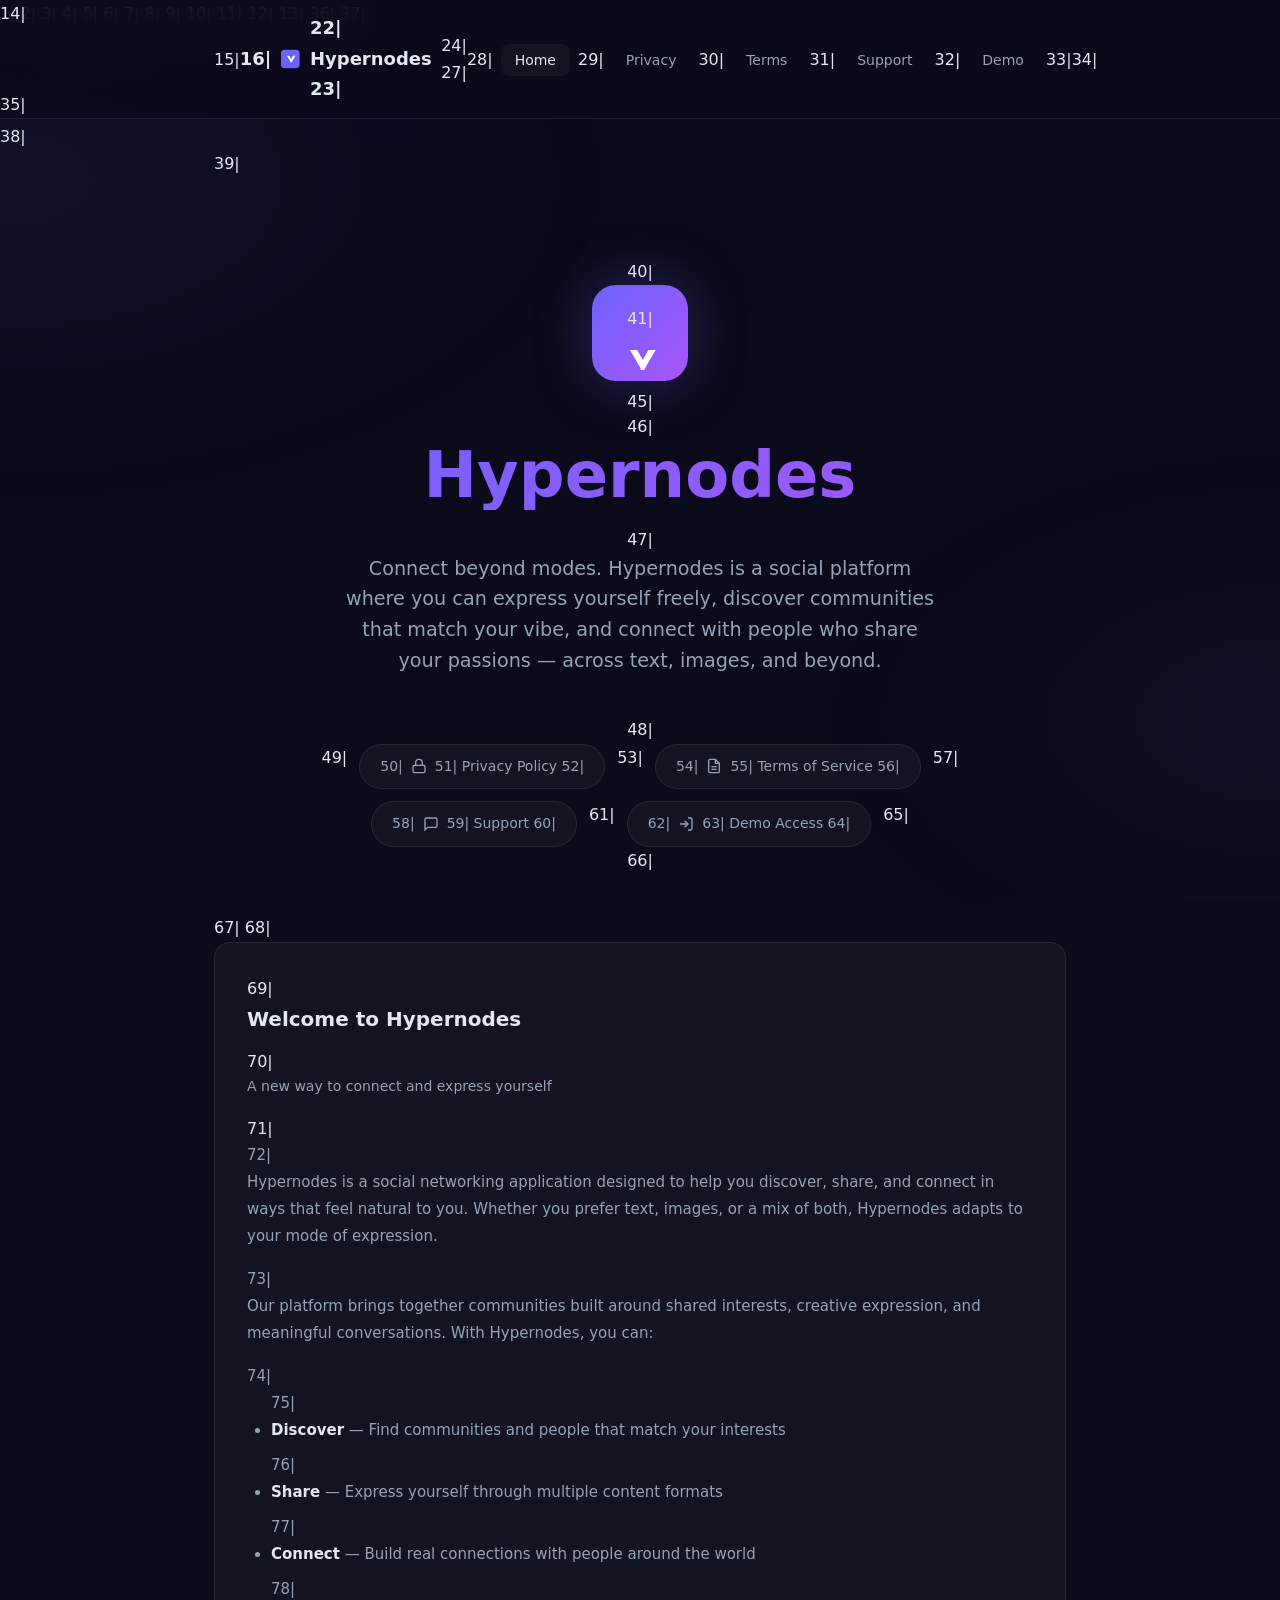
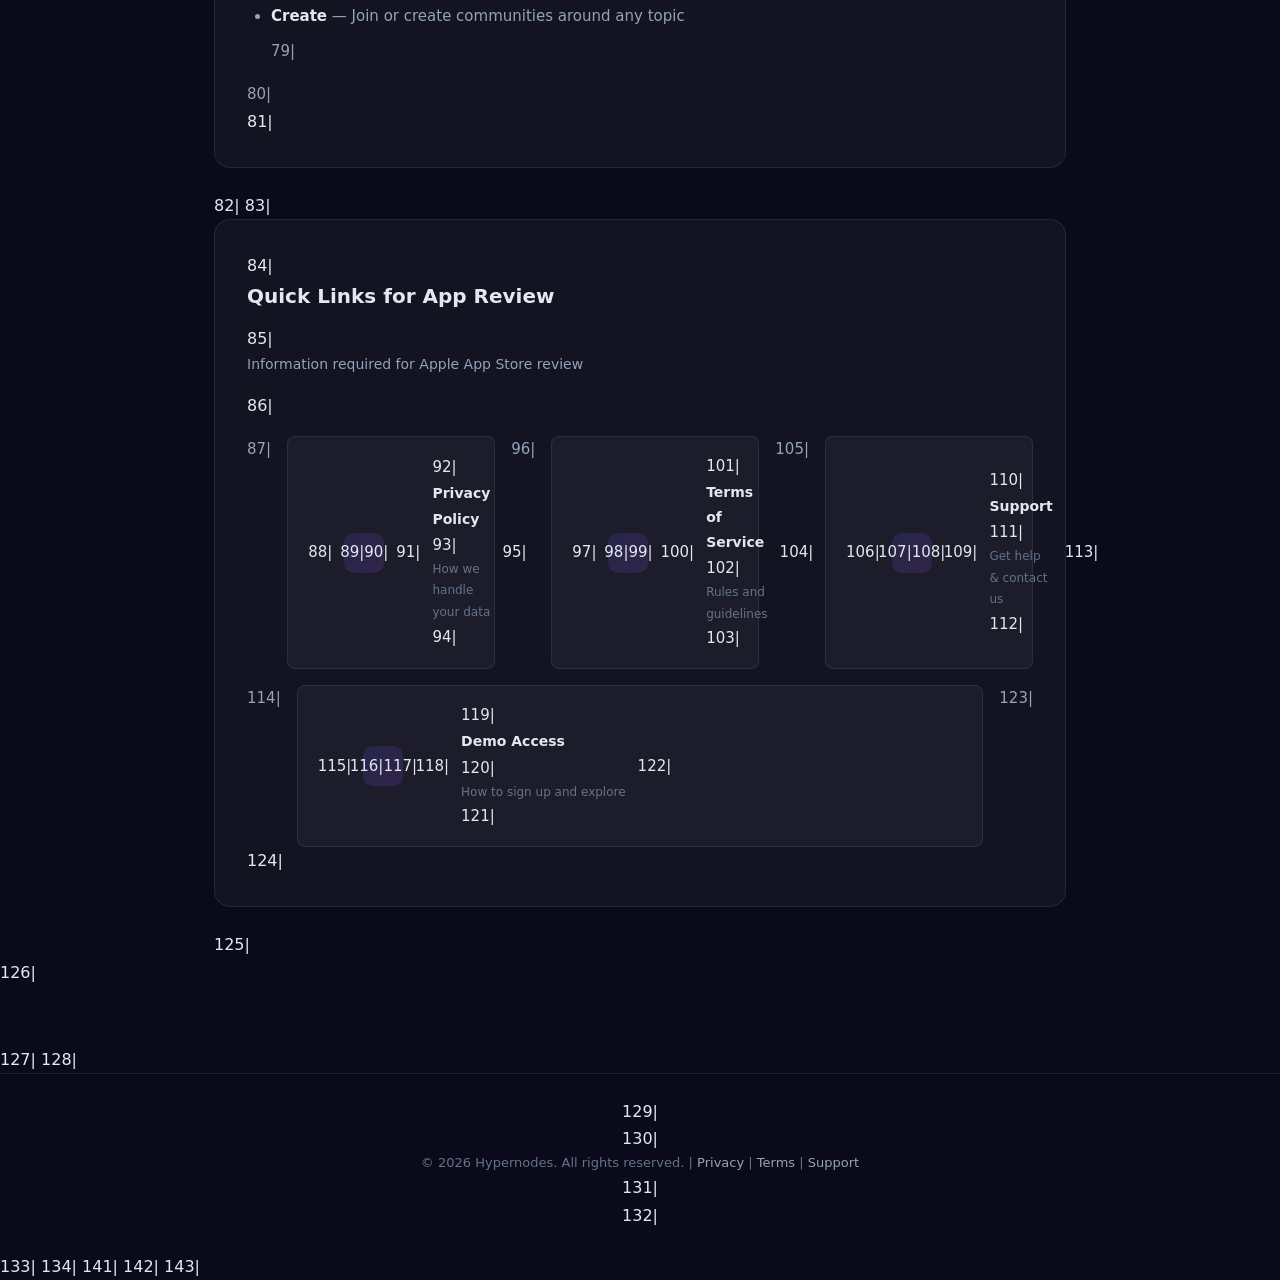
==== index.html @ e74df4b1 "Initial commit: Hypernodes Apple App Review site" ====
1|<!DOCTYPE html>
2|<html lang="en">
3|<head>
4|  <meta charset="UTF-8">
5|  <meta name="viewport" content="width=device-width, initial-scale=1.0">
6|  <title>Hypernodes — Connect Beyond Modes</title>
7|  <meta name="description" content="Hypernodes is a social app that connects people across different modes of expression. Discover, share, and connect.">
8|  <link rel="icon" href="assets/app-icon.svg" type="image/svg+xml">
9|  <link rel="stylesheet" href="css/style.css">
10|</head>
11|<body>
12|
13|<nav>
14|  <div class="nav-inner">
15|    <a href="index.html" class="nav-logo">
16|      <svg viewBox="0 0 200 200" fill="none">
17|        <defs><linearGradient id="g" x1="0" y1="0" x2="200" y2="200"><stop offset="0%" stop-color="#6c63ff"/><stop offset="100%" stop-color="#a855f7"/></linearGradient></defs>
18|        <rect width="200" height="200" rx="40" fill="url(#g)"/>
19|        <path d="M64 64h26l20 36 20-36h26l-42 72h-8L64 64z" fill="#fff"/>
20|        <path d="M130 64h16l-30 72h-16l30-72z" fill="rgba(255,255,255,0.6)"/>
21|      </svg>
22|      Hypernodes
23|    </a>
24|    <button class="nav-toggle" onclick="document.querySelector('.nav-links').classList.toggle('open')" aria-label="Toggle navigation">
25|      <svg width="24" height="24" viewBox="0 0 24 24" fill="none" stroke="currentColor" stroke-width="2"><path d="M3 12h18M3 6h18M3 18h18"/></svg>
26|    </button>
27|    <ul class="nav-links">
28|      <li><a href="index.html" class="active">Home</a></li>
29|      <li><a href="privacy.html">Privacy</a></li>
30|      <li><a href="terms.html">Terms</a></li>
31|      <li><a href="support.html">Support</a></li>
32|      <li><a href="demo.html">Demo</a></li>
33|    </ul>
34|  </div>
35|</nav>
36|
37|<main>
38|  <div class="container">
39|    <section class="hero">
40|      <div class="hero-logo">
41|        <svg viewBox="0 0 200 200" fill="none">
42|          <path d="M64 64h26l20 36 20-36h26l-42 72h-8L64 64z" fill="#fff"/>
43|          <path d="M130 64h16l-30 72h-16l30-72z" fill="rgba(255,255,255,0.6)"/>
44|        </svg>
45|      </div>
46|      <h1>Hypernodes</h1>
47|      <p>Connect beyond modes. Hypernodes is a social platform where you can express yourself freely, discover communities that match your vibe, and connect with people who share your passions — across text, images, and beyond.</p>
48|      <div class="hero-badges">
49|        <a href="privacy.html" class="badge">
50|          <svg width="16" height="16" viewBox="0 0 24 24" fill="none" stroke="currentColor" stroke-width="2"><rect x="3" y="11" width="18" height="11" rx="2"/><path d="M7 11V7a5 5 0 0 1 10 0v4"/></svg>
51|          Privacy Policy
52|        </a>
53|        <a href="terms.html" class="badge">
54|          <svg width="16" height="16" viewBox="0 0 24 24" fill="none" stroke="currentColor" stroke-width="2"><path d="M14 2H6a2 2 0 0 0-2 2v16a2 2 0 0 0 2 2h12a2 2 0 0 0 2-2V8z"/><polyline points="14 2 14 8 20 8"/><line x1="16" y1="13" x2="8" y2="13"/><line x1="16" y1="17" x2="8" y2="17"/></svg>
55|          Terms of Service
56|        </a>
57|        <a href="support.html" class="badge">
58|          <svg width="16" height="16" viewBox="0 0 24 24" fill="none" stroke="currentColor" stroke-width="2"><path d="M21 15a2 2 0 0 1-2 2H7l-4 4V5a2 2 0 0 1 2-2h14a2 2 0 0 1 2 2z"/></svg>
59|          Support
60|        </a>
61|        <a href="demo.html" class="badge">
62|          <svg width="16" height="16" viewBox="0 0 24 24" fill="none" stroke="currentColor" stroke-width="2"><path d="M15 3h4a2 2 0 0 1 2 2v14a2 2 0 0 1-2 2h-4M10 17l5-5-5-5M13 12H3"/></svg>
63|          Demo Access
64|        </a>
65|      </div>
66|    </section>
67|
68|    <div class="card">
69|      <div class="card-title">Welcome to Hypernodes</div>
70|      <div class="card-subtitle">A new way to connect and express yourself</div>
71|      <div class="content">
72|        <p>Hypernodes is a social networking application designed to help you discover, share, and connect in ways that feel natural to you. Whether you prefer text, images, or a mix of both, Hypernodes adapts to your mode of expression.</p>
73|        <p>Our platform brings together communities built around shared interests, creative expression, and meaningful conversations. With Hypernodes, you can:</p>
74|        <ul>
75|          <li><strong>Discover</strong> — Find communities and people that match your interests</li>
76|          <li><strong>Share</strong> — Express yourself through multiple content formats</li>
77|          <li><strong>Connect</strong> — Build real connections with people around the world</li>
78|          <li><strong>Create</strong> — Join or create communities around any topic</li>
79|        </ul>
80|      </div>
81|    </div>
82|
83|    <div class="card">
84|      <div class="card-title">Quick Links for App Review</div>
85|      <div class="card-subtitle">Information required for Apple App Store review</div>
86|      <div class="content" style="display: flex; flex-wrap: wrap; gap: 16px; margin-top: 16px;">
87|        <a href="privacy.html" style="flex:1; min-width:200px; display:flex; align-items:center; gap:12px; padding:16px 20px; background:var(--bg-card); border:1px solid var(--border-glass); border-radius:var(--radius-sm); text-decoration:none; color:var(--text-primary); transition:all 0.2s;">
88|          <div style="width:40px;height:40px;border-radius:10px;background:var(--gradient-glow);display:flex;align-items:center;justify-content:center;flex-shrink:0;">
89|            <svg width="20" height="20" viewBox="0 0 24 24" fill="none" stroke="#a855f7" stroke-width="2"><rect x="3" y="11" width="18" height="11" rx="2"/><path d="M7 11V7a5 5 0 0 1 10 0v4"/></svg>
90|          </div>
91|          <div>
92|            <div style="font-weight:600;font-size:14px;">Privacy Policy</div>
93|            <div style="font-size:12px;color:var(--text-muted);">How we handle your data</div>
94|          </div>
95|        </a>
96|        <a href="terms.html" style="flex:1;min-width:200px;display:flex;align-items:center;gap:12px;padding:16px 20px;background:var(--bg-card);border:1px solid var(--border-glass);border-radius:var(--radius-sm);text-decoration:none;color:var(--text-primary);transition:all 0.2s;">
97|          <div style="width:40px;height:40px;border-radius:10px;background:var(--gradient-glow);display:flex;align-items:center;justify-content:center;flex-shrink:0;">
98|            <svg width="20" height="20" viewBox="0 0 24 24" fill="none" stroke="#6c63ff" stroke-width="2"><path d="M14 2H6a2 2 0 0 0-2 2v16a2 2 0 0 0 2 2h12a2 2 0 0 0 2-2V8z"/><polyline points="14 2 14 8 20 8"/></svg>
99|          </div>
100|          <div>
101|            <div style="font-weight:600;font-size:14px;">Terms of Service</div>
102|            <div style="font-size:12px;color:var(--text-muted);">Rules and guidelines</div>
103|          </div>
104|        </a>
105|        <a href="support.html" style="flex:1;min-width:200px;display:flex;align-items:center;gap:12px;padding:16px 20px;background:var(--bg-card);border:1px solid var(--border-glass);border-radius:var(--radius-sm);text-decoration:none;color:var(--text-primary);transition:all 0.2s;">
106|          <div style="width:40px;height:40px;border-radius:10px;background:var(--gradient-glow);display:flex;align-items:center;justify-content:center;flex-shrink:0;">
107|            <svg width="20" height="20" viewBox="0 0 24 24" fill="none" stroke="#a855f7" stroke-width="2"><path d="M21 15a2 2 0 0 1-2 2H7l-4 4V5a2 2 0 0 1 2-2h14a2 2 0 0 1 2 2z"/></svg>
108|          </div>
109|          <div>
110|            <div style="font-weight:600;font-size:14px;">Support</div>
111|            <div style="font-size:12px;color:var(--text-muted);">Get help &amp; contact us</div>
112|          </div>
113|        </a>
114|        <a href="demo.html" style="flex:1;min-width:200px;display:flex;align-items:center;gap:12px;padding:16px 20px;background:var(--bg-card);border:1px solid var(--border-glass);border-radius:var(--radius-sm);text-decoration:none;color:var(--text-primary);transition:all 0.2s;">
115|          <div style="width:40px;height:40px;border-radius:10px;background:var(--gradient-glow);display:flex;align-items:center;justify-content:center;flex-shrink:0;">
116|            <svg width="20" height="20" viewBox="0 0 24 24" fill="none" stroke="#6c63ff" stroke-width="2"><path d="M15 3h4a2 2 0 0 1 2 2v14a2 2 0 0 1-2 2h-4M10 17l5-5-5-5M13 12H3"/></svg>
117|          </div>
118|          <div>
119|            <div style="font-weight:600;font-size:14px;">Demo Access</div>
120|            <div style="font-size:12px;color:var(--text-muted);">How to sign up and explore</div>
121|          </div>
122|        </a>
123|      </div>
124|    </div>
125|  </div>
126|</main>
127|
128|<footer>
129|  <div class="container">
130|    <p>&copy; 2026 Hypernodes. All rights reserved. | <a href="privacy.html">Privacy</a> | <a href="terms.html">Terms</a> | <a href="support.html">Support</a></p>
131|  </div>
132|</footer>
133|
134|<script>
135|  // Highlight current page in nav
136|  const page = location.pathname.split('/').pop() || 'index.html';
137|  document.querySelectorAll('.nav-links a').forEach(a => {
138|    a.classList.toggle('active', a.getAttribute('href') === page);
139|  });
140|</script>
141|</body>
142|</html>
143|
---- css/style.css ----
/* ============================================
   Hypernodes — Apple Review Site
   Dark Theme Stylesheet
   ============================================ */

/* --- Reset & Base --- */
*, *::before, *::after {
  box-sizing: border-box;
  margin: 0;
  padding: 0;
}

:root {
  --bg-primary: #0a0a1a;
  --bg-secondary: #12122a;
  --bg-card: rgba(255, 255, 255, 0.04);
  --bg-card-hover: rgba(255, 255, 255, 0.07);
  --bg-glass: rgba(255, 255, 255, 0.03);
  --border-glass: rgba(255, 255, 255, 0.08);
  --gradient-primary: linear-gradient(135deg, #6c63ff 0%, #a855f7 100%);
  --gradient-glow: linear-gradient(135deg, rgba(108, 99, 255, 0.15) 0%, rgba(168, 85, 247, 0.15) 100%);
  --text-primary: #e2e8f0;
  --text-secondary: #94a3b8;
  --text-muted: #64748b;
  --accent: #6c63ff;
  --accent-light: #8b83ff;
  --purple: #a855f7;
  --danger: #ef4444;
  --success: #22c55e;
  --max-width: 900px;
  --radius-sm: 8px;
  --radius-md: 16px;
  --radius-lg: 24px;
  --font-sans: -apple-system, BlinkMacSystemFont, 'SF Pro Display', 'Inter', 'Segoe UI', Roboto, system-ui, sans-serif;
  --font-mono: 'SF Mono', 'JetBrains Mono', 'Fira Code', monospace;
}

html {
  scroll-behavior: smooth;
}

body {
  font-family: var(--font-sans);
  background: var(--bg-primary);
  color: var(--text-primary);
  line-height: 1.7;
  min-height: 100vh;
  -webkit-font-smoothing: antialiased;
}

/* --- Animated Background --- */
body::before {
  content: '';
  position: fixed;
  inset: 0;
  background:
    radial-gradient(ellipse 80% 60% at 0% 20%, rgba(108, 99, 255, 0.08) 0%, transparent 60%),
    radial-gradient(ellipse 60% 50% at 100% 80%, rgba(168, 85, 247, 0.06) 0%, transparent 60%);
  pointer-events: none;
  z-index: -1;
}

/* --- Navigation --- */
nav {
  position: fixed;
  top: 0;
  left: 0;
  right: 0;
  z-index: 100;
  background: rgba(10, 10, 26, 0.85);
  backdrop-filter: blur(20px);
  -webkit-backdrop-filter: blur(20px);
  border-bottom: 1px solid var(--border-glass);
}

.nav-inner {
  max-width: var(--max-width);
  margin: 0 auto;
  padding: 0 24px;
  display: flex;
  align-items: center;
  justify-content: space-between;
  height: 64px;
}

.nav-logo {
  display: flex;
  align-items: center;
  gap: 10px;
  text-decoration: none;
  font-weight: 700;
  font-size: 18px;
  color: var(--text-primary);
}

.nav-logo svg {
  width: 28px;
  height: 28px;
}

.nav-links {
  display: flex;
  gap: 8px;
  list-style: none;
}

.nav-links a {
  color: var(--text-secondary);
  text-decoration: none;
  font-size: 14px;
  font-weight: 500;
  padding: 8px 14px;
  border-radius: var(--radius-sm);
  transition: all 0.2s;
}

.nav-links a:hover,
.nav-links a.active {
  color: var(--text-primary);
  background: var(--bg-card);
}

/* Mobile nav toggle */
.nav-toggle {
  display: none;
  background: none;
  border: none;
  color: var(--text-primary);
  cursor: pointer;
  padding: 8px;
}

/* --- Layout --- */
.container {
  max-width: var(--max-width);
  margin: 0 auto;
  padding: 0 24px;
}

main {
  padding-top: 96px;
  padding-bottom: 60px;
}

/* --- Hero Section (index) --- */
.hero {
  text-align: center;
  padding: 80px 0 40px;
}

.hero-logo {
  width: 96px;
  height: 96px;
  margin: 0 auto 32px;
  background: var(--gradient-primary);
  border-radius: 24px;
  padding: 20px;
  box-shadow: 0 0 60px rgba(108, 99, 255, 0.3);
}

.hero h1 {
  font-size: clamp(2.5rem, 6vw, 4rem);
  font-weight: 800;
  background: var(--gradient-primary);
  -webkit-background-clip: text;
  -webkit-text-fill-color: transparent;
  background-clip: text;
  line-height: 1.1;
  margin-bottom: 16px;
}

.hero p {
  font-size: clamp(1rem, 2vw, 1.2rem);
  color: var(--text-secondary);
  max-width: 600px;
  margin: 0 auto 40px;
  line-height: 1.6;
}

.hero-badges {
  display: flex;
  flex-wrap: wrap;
  gap: 12px;
  justify-content: center;
}

.badge {
  display: inline-flex;
  align-items: center;
  gap: 8px;
  padding: 10px 20px;
  background: var(--bg-card);
  border: 1px solid var(--border-glass);
  border-radius: 100px;
  font-size: 14px;
  color: var(--text-secondary);
  text-decoration: none;
  transition: all 0.2s;
}

.badge:hover {
  background: var(--bg-card-hover);
  border-color: var(--accent);
  color: var(--text-primary);
}

/* --- Cards --- */
.card {
  background: var(--bg-card);
  border: 1px solid var(--border-glass);
  border-radius: var(--radius-md);
  padding: 32px;
  margin-bottom: 24px;
  transition: all 0.2s;
}

.card:hover {
  background: var(--bg-card-hover);
}

.card-title {
  font-size: 20px;
  font-weight: 700;
  margin-bottom: 12px;
  color: var(--text-primary);
}

.card-subtitle {
  color: var(--text-secondary);
  font-size: 14px;
  margin-bottom: 16px;
}

/* --- Page Header --- */
.page-header {
  text-align: center;
  padding: 60px 0 40px;
}

.page-header h1 {
  font-size: clamp(1.8rem, 4vw, 2.8rem);
  font-weight: 800;
  background: var(--gradient-primary);
  -webkit-background-clip: text;
  -webkit-text-fill-color: transparent;
  background-clip: text;
  margin-bottom: 12px;
}

.page-header p {
  color: var(--text-secondary);
  font-size: 16px;
  max-width: 500px;
  margin: 0 auto;
}

/* --- Content Typography --- */
.content {
  font-size: 15px;
  line-height: 1.8;
  color: var(--text-secondary);
}

.content h2 {
  font-size: 22px;
  font-weight: 700;
  color: var(--text-primary);
  margin-top: 36px;
  margin-bottom: 12px;
}

.content h3 {
  font-size: 17px;
  font-weight: 600;
  color: var(--text-primary);
  margin-top: 24px;
  margin-bottom: 8px;
}

.content p {
  margin-bottom: 16px;
}

.content ul, .content ol {
  margin: 0 0 16px 24px;
}

.content li {
  margin-bottom: 8px;
}

.content strong {
  color: var(--text-primary);
}

.content a {
  color: var(--accent-light);
  text-decoration: none;
  border-bottom: 1px solid transparent;
  transition: border-color 0.2s;
}

.content a:hover {
  border-color: var(--accent-light);
}

.content .last-updated {
  font-size: 13px;
  color: var(--text-muted);
  margin-bottom: 32px;
  padding-bottom: 16px;
  border-bottom: 1px solid var(--border-glass);
}

/* --- Demo Account Box --- */
.demo-box {
  background: var(--gradient-glow);
  border: 1px solid rgba(168, 85, 247, 0.2);
  border-radius: var(--radius-md);
  padding: 32px;
  text-align: center;
  margin-bottom: 24px;
}

.demo-box h3 {
  font-size: 18px;
  font-weight: 700;
  color: var(--text-primary);
  margin-bottom: 8px;
}

.demo-box p {
  color: var(--text-secondary);
  font-size: 15px;
  margin-bottom: 16px;
}

.demo-box .highlight {
  display: inline-block;
  padding: 12px 24px;
  background: var(--bg-card);
  border: 1px solid var(--border-glass);
  border-radius: var(--radius-sm);
  font-family: var(--font-mono);
  font-size: 14px;
  color: var(--accent-light);
}

/* --- Contact Card --- */
.contact-card {
  display: flex;
  align-items: center;
  gap: 16px;
  padding: 20px 24px;
  background: var(--bg-card);
  border: 1px solid var(--border-glass);
  border-radius: var(--radius-sm);
  margin-bottom: 12px;
  text-decoration: none;
  color: var(--text-primary);
  transition: all 0.2s;
}

.contact-card:hover {
  background: var(--bg-card-hover);
  border-color: var(--accent);
}

.contact-card-icon {
  width: 40px;
  height: 40px;
  display: flex;
  align-items: center;
  justify-content: center;
  border-radius: 10px;
  background: var(--gradient-glow);
  flex-shrink: 0;
}

.contact-card-content {
  flex: 1;
}

.contact-card-label {
  font-size: 12px;
  color: var(--text-muted);
  text-transform: uppercase;
  letter-spacing: 0.06em;
  margin-bottom: 2px;
}

.contact-card-value {
  font-size: 15px;
  font-weight: 500;
}

/* --- FAQ --- */
.faq-item {
  border-bottom: 1px solid var(--border-glass);
  padding: 20px 0;
}

.faq-item:last-child {
  border-bottom: none;
}

.faq-question {
  font-weight: 600;
  color: var(--text-primary);
  font-size: 15px;
  margin-bottom: 8px;
}

.faq-answer {
  color: var(--text-secondary);
  font-size: 14px;
  line-height: 1.7;
}

/* --- Footer --- */
footer {
  border-top: 1px solid var(--border-glass);
  padding: 24px 0;
  text-align: center;
}

footer p {
  font-size: 13px;
  color: var(--text-muted);
}

footer a {
  color: var(--text-secondary);
  text-decoration: none;
}

footer a:hover {
  color: var(--text-primary);
}

/* --- Responsive --- */
@media (max-width: 768px) {
  .nav-toggle {
    display: block;
  }

  .nav-links {
    display: none;
    position: absolute;
    top: 64px;
    left: 0;
    right: 0;
    flex-direction: column;
    background: rgba(10, 10, 26, 0.98);
    backdrop-filter: blur(20px);
    border-bottom: 1px solid var(--border-glass);
    padding: 16px 24px;
    gap: 4px;
  }

  .nav-links.open {
    display: flex;
  }

  .hero {
    padding: 40px 0 24px;
  }

  .hero-logo {
    width: 72px;
    height: 72px;
    padding: 16px;
    margin-bottom: 24px;
  }

  .card {
    padding: 24px;
  }

  .page-header {
    padding: 32px 0 24px;
  }

  .contact-card {
    flex-direction: column;
    text-align: center;
  }
}
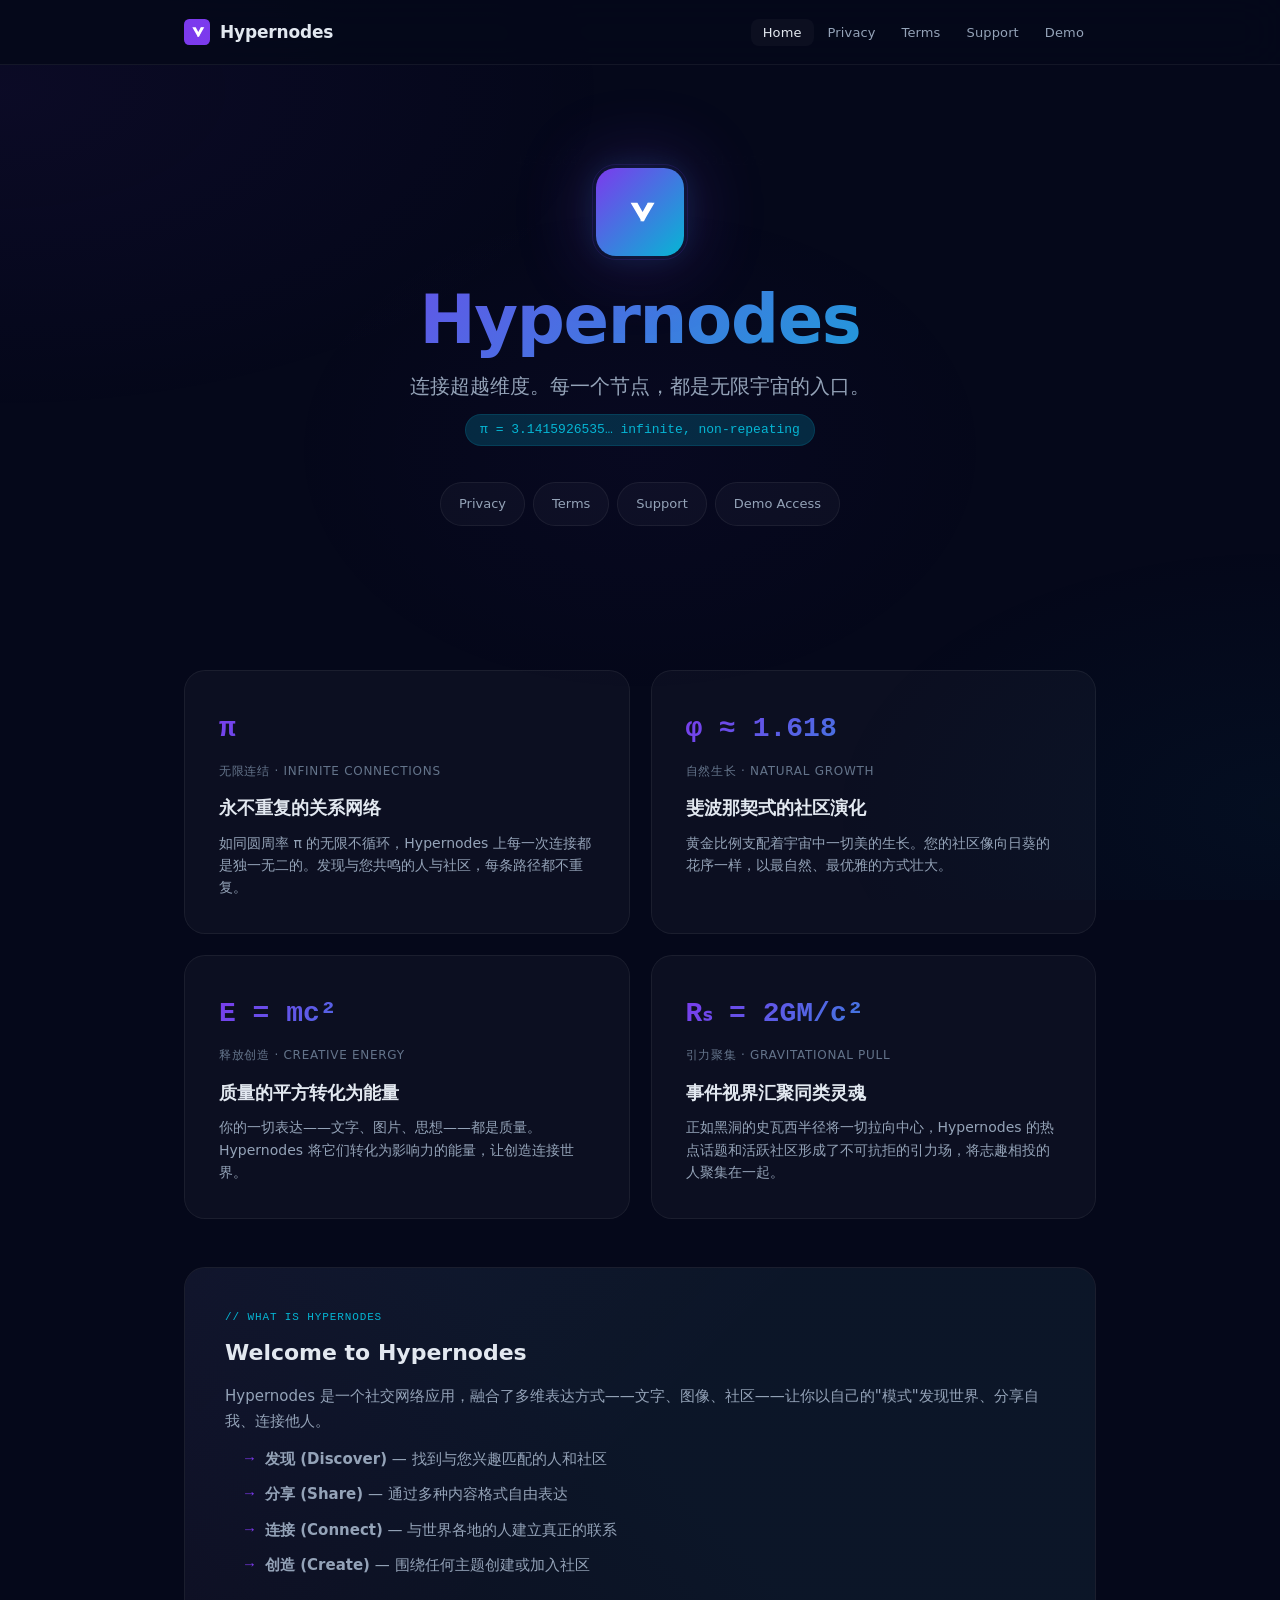
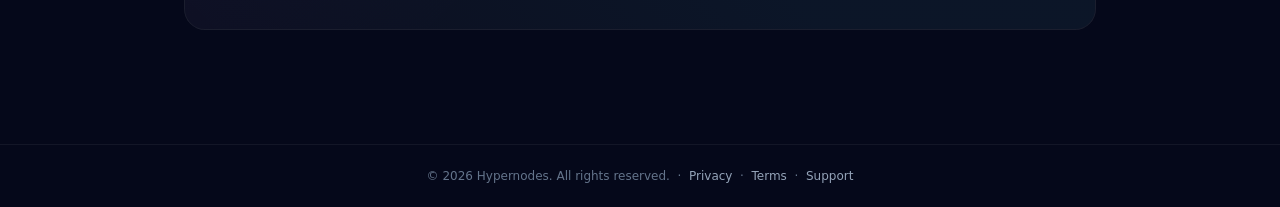
==== commit c8debee2: "v2: Formula Universe redesign — pi, golden ratio, E=mc², black hole, entropy, Euler identity themes" ====
--- a/index.html
+++ b/index.html
@@ -1,143 +1,114 @@
-1|<!DOCTYPE html>
-2|<html lang="en">
-3|<head>
-4|  <meta charset="UTF-8">
-5|  <meta name="viewport" content="width=device-width, initial-scale=1.0">
-6|  <title>Hypernodes — Connect Beyond Modes</title>
-7|  <meta name="description" content="Hypernodes is a social app that connects people across different modes of expression. Discover, share, and connect.">
-8|  <link rel="icon" href="assets/app-icon.svg" type="image/svg+xml">
-9|  <link rel="stylesheet" href="css/style.css">
-10|</head>
-11|<body>
-12|
-13|<nav>
-14|  <div class="nav-inner">
-15|    <a href="index.html" class="nav-logo">
-16|      <svg viewBox="0 0 200 200" fill="none">
-17|        <defs><linearGradient id="g" x1="0" y1="0" x2="200" y2="200"><stop offset="0%" stop-color="#6c63ff"/><stop offset="100%" stop-color="#a855f7"/></linearGradient></defs>
-18|        <rect width="200" height="200" rx="40" fill="url(#g)"/>
-19|        <path d="M64 64h26l20 36 20-36h26l-42 72h-8L64 64z" fill="#fff"/>
-20|        <path d="M130 64h16l-30 72h-16l30-72z" fill="rgba(255,255,255,0.6)"/>
-21|      </svg>
-22|      Hypernodes
-23|    </a>
-24|    <button class="nav-toggle" onclick="document.querySelector('.nav-links').classList.toggle('open')" aria-label="Toggle navigation">
-25|      <svg width="24" height="24" viewBox="0 0 24 24" fill="none" stroke="currentColor" stroke-width="2"><path d="M3 12h18M3 6h18M3 18h18"/></svg>
-26|    </button>
-27|    <ul class="nav-links">
-28|      <li><a href="index.html" class="active">Home</a></li>
-29|      <li><a href="privacy.html">Privacy</a></li>
-30|      <li><a href="terms.html">Terms</a></li>
-31|      <li><a href="support.html">Support</a></li>
-32|      <li><a href="demo.html">Demo</a></li>
-33|    </ul>
-34|  </div>
-35|</nav>
-36|
-37|<main>
-38|  <div class="container">
-39|    <section class="hero">
-40|      <div class="hero-logo">
-41|        <svg viewBox="0 0 200 200" fill="none">
-42|          <path d="M64 64h26l20 36 20-36h26l-42 72h-8L64 64z" fill="#fff"/>
-43|          <path d="M130 64h16l-30 72h-16l30-72z" fill="rgba(255,255,255,0.6)"/>
-44|        </svg>
-45|      </div>
-46|      <h1>Hypernodes</h1>
-47|      <p>Connect beyond modes. Hypernodes is a social platform where you can express yourself freely, discover communities that match your vibe, and connect with people who share your passions — across text, images, and beyond.</p>
-48|      <div class="hero-badges">
-49|        <a href="privacy.html" class="badge">
-50|          <svg width="16" height="16" viewBox="0 0 24 24" fill="none" stroke="currentColor" stroke-width="2"><rect x="3" y="11" width="18" height="11" rx="2"/><path d="M7 11V7a5 5 0 0 1 10 0v4"/></svg>
-51|          Privacy Policy
-52|        </a>
-53|        <a href="terms.html" class="badge">
-54|          <svg width="16" height="16" viewBox="0 0 24 24" fill="none" stroke="currentColor" stroke-width="2"><path d="M14 2H6a2 2 0 0 0-2 2v16a2 2 0 0 0 2 2h12a2 2 0 0 0 2-2V8z"/><polyline points="14 2 14 8 20 8"/><line x1="16" y1="13" x2="8" y2="13"/><line x1="16" y1="17" x2="8" y2="17"/></svg>
-55|          Terms of Service
-56|        </a>
-57|        <a href="support.html" class="badge">
-58|          <svg width="16" height="16" viewBox="0 0 24 24" fill="none" stroke="currentColor" stroke-width="2"><path d="M21 15a2 2 0 0 1-2 2H7l-4 4V5a2 2 0 0 1 2-2h14a2 2 0 0 1 2 2z"/></svg>
-59|          Support
-60|        </a>
-61|        <a href="demo.html" class="badge">
-62|          <svg width="16" height="16" viewBox="0 0 24 24" fill="none" stroke="currentColor" stroke-width="2"><path d="M15 3h4a2 2 0 0 1 2 2v14a2 2 0 0 1-2 2h-4M10 17l5-5-5-5M13 12H3"/></svg>
-63|          Demo Access
-64|        </a>
-65|      </div>
-66|    </section>
-67|
-68|    <div class="card">
-69|      <div class="card-title">Welcome to Hypernodes</div>
-70|      <div class="card-subtitle">A new way to connect and express yourself</div>
-71|      <div class="content">
-72|        <p>Hypernodes is a social networking application designed to help you discover, share, and connect in ways that feel natural to you. Whether you prefer text, images, or a mix of both, Hypernodes adapts to your mode of expression.</p>
-73|        <p>Our platform brings together communities built around shared interests, creative expression, and meaningful conversations. With Hypernodes, you can:</p>
-74|        <ul>
-75|          <li><strong>Discover</strong> — Find communities and people that match your interests</li>
-76|          <li><strong>Share</strong> — Express yourself through multiple content formats</li>
-77|          <li><strong>Connect</strong> — Build real connections with people around the world</li>
-78|          <li><strong>Create</strong> — Join or create communities around any topic</li>
-79|        </ul>
-80|      </div>
-81|    </div>
-82|
-83|    <div class="card">
-84|      <div class="card-title">Quick Links for App Review</div>
-85|      <div class="card-subtitle">Information required for Apple App Store review</div>
-86|      <div class="content" style="display: flex; flex-wrap: wrap; gap: 16px; margin-top: 16px;">
-87|        <a href="privacy.html" style="flex:1; min-width:200px; display:flex; align-items:center; gap:12px; padding:16px 20px; background:var(--bg-card); border:1px solid var(--border-glass); border-radius:var(--radius-sm); text-decoration:none; color:var(--text-primary); transition:all 0.2s;">
-88|          <div style="width:40px;height:40px;border-radius:10px;background:var(--gradient-glow);display:flex;align-items:center;justify-content:center;flex-shrink:0;">
-89|            <svg width="20" height="20" viewBox="0 0 24 24" fill="none" stroke="#a855f7" stroke-width="2"><rect x="3" y="11" width="18" height="11" rx="2"/><path d="M7 11V7a5 5 0 0 1 10 0v4"/></svg>
-90|          </div>
-91|          <div>
-92|            <div style="font-weight:600;font-size:14px;">Privacy Policy</div>
-93|            <div style="font-size:12px;color:var(--text-muted);">How we handle your data</div>
-94|          </div>
-95|        </a>
-96|        <a href="terms.html" style="flex:1;min-width:200px;display:flex;align-items:center;gap:12px;padding:16px 20px;background:var(--bg-card);border:1px solid var(--border-glass);border-radius:var(--radius-sm);text-decoration:none;color:var(--text-primary);transition:all 0.2s;">
-97|          <div style="width:40px;height:40px;border-radius:10px;background:var(--gradient-glow);display:flex;align-items:center;justify-content:center;flex-shrink:0;">
-98|            <svg width="20" height="20" viewBox="0 0 24 24" fill="none" stroke="#6c63ff" stroke-width="2"><path d="M14 2H6a2 2 0 0 0-2 2v16a2 2 0 0 0 2 2h12a2 2 0 0 0 2-2V8z"/><polyline points="14 2 14 8 20 8"/></svg>
-99|          </div>
-100|          <div>
-101|            <div style="font-weight:600;font-size:14px;">Terms of Service</div>
-102|            <div style="font-size:12px;color:var(--text-muted);">Rules and guidelines</div>
-103|          </div>
-104|        </a>
-105|        <a href="support.html" style="flex:1;min-width:200px;display:flex;align-items:center;gap:12px;padding:16px 20px;background:var(--bg-card);border:1px solid var(--border-glass);border-radius:var(--radius-sm);text-decoration:none;color:var(--text-primary);transition:all 0.2s;">
-106|          <div style="width:40px;height:40px;border-radius:10px;background:var(--gradient-glow);display:flex;align-items:center;justify-content:center;flex-shrink:0;">
-107|            <svg width="20" height="20" viewBox="0 0 24 24" fill="none" stroke="#a855f7" stroke-width="2"><path d="M21 15a2 2 0 0 1-2 2H7l-4 4V5a2 2 0 0 1 2-2h14a2 2 0 0 1 2 2z"/></svg>
-108|          </div>
-109|          <div>
-110|            <div style="font-weight:600;font-size:14px;">Support</div>
-111|            <div style="font-size:12px;color:var(--text-muted);">Get help &amp; contact us</div>
-112|          </div>
-113|        </a>
-114|        <a href="demo.html" style="flex:1;min-width:200px;display:flex;align-items:center;gap:12px;padding:16px 20px;background:var(--bg-card);border:1px solid var(--border-glass);border-radius:var(--radius-sm);text-decoration:none;color:var(--text-primary);transition:all 0.2s;">
-115|          <div style="width:40px;height:40px;border-radius:10px;background:var(--gradient-glow);display:flex;align-items:center;justify-content:center;flex-shrink:0;">
-116|            <svg width="20" height="20" viewBox="0 0 24 24" fill="none" stroke="#6c63ff" stroke-width="2"><path d="M15 3h4a2 2 0 0 1 2 2v14a2 2 0 0 1-2 2h-4M10 17l5-5-5-5M13 12H3"/></svg>
-117|          </div>
-118|          <div>
-119|            <div style="font-weight:600;font-size:14px;">Demo Access</div>
-120|            <div style="font-size:12px;color:var(--text-muted);">How to sign up and explore</div>
-121|          </div>
-122|        </a>
-123|      </div>
-124|    </div>
-125|  </div>
-126|</main>
-127|
-128|<footer>
-129|  <div class="container">
-130|    <p>&copy; 2026 Hypernodes. All rights reserved. | <a href="privacy.html">Privacy</a> | <a href="terms.html">Terms</a> | <a href="support.html">Support</a></p>
-131|  </div>
-132|</footer>
-133|
-134|<script>
-135|  // Highlight current page in nav
-136|  const page = location.pathname.split('/').pop() || 'index.html';
-137|  document.querySelectorAll('.nav-links a').forEach(a => {
-138|    a.classList.toggle('active', a.getAttribute('href') === page);
-139|  });
-140|</script>
-141|</body>
-142|</html>
-143|+<!DOCTYPE html>
+<html lang="en">
+<head>
+<meta charset="UTF-8">
+<meta name="viewport" content="width=device-width,initial-scale=1.0">
+<title>Hypernodes — Connect Beyond Modes</title>
+<meta name="description" content="Hypernodes is a social app that connects people across different modes of expression. Discover, share, and connect.">
+<link rel="icon" href="assets/app-icon.svg" type="image/svg+xml">
+<link rel="stylesheet" href="css/style.css">
+</head>
+<body>
+
+<nav>
+  <div class="nav-inner">
+    <a href="index.html" class="nav-brand">
+      <svg viewBox="0 0 200 200"><defs><linearGradient id="g" x1="0" y1="0" x2="200" y2="200"><stop offset="0%" stop-color="#7c3aed"/><stop offset="100%" stop-color="#06b6d4"/></linearGradient></defs><rect width="200" height="200" rx="40" fill="url(#g)"/><path d="M64 64h26l20 36 20-36h26l-42 72h-8L64 64z" fill="#fff"/><path d="M130 64h16l-30 72h-16l30-72z" fill="rgba(255,255,255,0.6)"/></svg>
+      Hypernodes
+    </a>
+    <button class="nav-toggle" onclick="document.querySelector('.nav-links').classList.toggle('open')" aria-label="Menu"><svg width="24" height="24" viewBox="0 0 24 24" fill="none" stroke="currentColor" stroke-width="2"><path d="M3 12h18M3 6h18M3 18h18"/></svg></button>
+    <ul class="nav-links">
+      <li><a href="index.html" class="active">Home</a></li>
+      <li><a href="privacy.html">Privacy</a></li>
+      <li><a href="terms.html">Terms</a></li>
+      <li><a href="support.html">Support</a></li>
+      <li><a href="demo.html">Demo</a></li>
+    </ul>
+  </div>
+</nav>
+
+<main>
+  <div class="container">
+
+    <!-- Hero -->
+    <section class="hero">
+      <div class="hero-pi" aria-hidden="true">
+        3.1415926535 8979323846 2643383279 5028841971 6939937510
+        5820974944 5923078164 0628620899 8628034825 3421170679
+        8214808651 3282306647 0938446095 5058223172 5359408128
+        4811174502 8410270193 8521105559 6446229489 5493038196
+        4428810975 6659334461 2847564823 3786783165 2712019091
+        4564856692 3460348610 4543266482 1339360726 0249141273
+      </div>
+      <div class="hero-logo">
+        <svg viewBox="0 0 200 200"><path d="M64 64h26l20 36 20-36h26l-42 72h-8L64 64z" fill="#fff"/><path d="M130 64h16l-30 72h-16l30-72z" fill="rgba(255,255,255,0.6)"/></svg>
+      </div>
+      <h1>Hypernodes</h1>
+      <p class="subtitle">连接超越维度。每一个节点，都是无限宇宙的入口。</p>
+      <div class="formula-tag">π = 3.1415926535…  infinite, non-repeating</div>
+      <div class="quick-links">
+        <a href="privacy.html" class="quick-link">Privacy</a>
+        <a href="terms.html" class="quick-link">Terms</a>
+        <a href="support.html" class="quick-link">Support</a>
+        <a href="demo.html" class="quick-link">Demo Access</a>
+      </div>
+    </section>
+
+    <!-- Concept Grid -->
+    <div class="concept-grid">
+      <div class="concept-card">
+        <div class="concept-formula">π</div>
+        <div class="concept-name">无限连结 · Infinite Connections</div>
+        <div class="concept-title">永不重复的关系网络</div>
+        <div class="concept-desc">如同圆周率 π 的无限不循环，Hypernodes 上每一次连接都是独一无二的。发现与您共鸣的人与社区，每条路径都不重复。</div>
+      </div>
+      <div class="concept-card">
+        <div class="concept-formula">φ ≈ 1.618</div>
+        <div class="concept-name">自然生长 · Natural Growth</div>
+        <div class="concept-title">斐波那契式的社区演化</div>
+        <div class="concept-desc">黄金比例支配着宇宙中一切美的生长。您的社区像向日葵的花序一样，以最自然、最优雅的方式壮大。</div>
+      </div>
+      <div class="concept-card">
+        <div class="concept-formula">E = mc²</div>
+        <div class="concept-name">释放创造 · Creative Energy</div>
+        <div class="concept-title">质量的平方转化为能量</div>
+        <div class="concept-desc">你的一切表达——文字、图片、思想——都是质量。Hypernodes 将它们转化为影响力的能量，让创造连接世界。</div>
+      </div>
+      <div class="concept-card">
+        <div class="concept-formula">Rₛ = 2GM/c²</div>
+        <div class="concept-name">引力聚集 · Gravitational Pull</div>
+        <div class="concept-title">事件视界汇聚同类灵魂</div>
+        <div class="concept-desc">正如黑洞的史瓦西半径将一切拉向中心，Hypernodes 的热点话题和活跃社区形成了不可抗拒的引力场，将志趣相投的人聚集在一起。</div>
+      </div>
+    </div>
+
+    <!-- Intro -->
+    <div class="intro-section">
+      <div class="section-label">// what is hypernodes</div>
+      <h2>Welcome to Hypernodes</h2>
+      <div class="content">
+        <p>Hypernodes 是一个社交网络应用，融合了多维表达方式——文字、图像、社区——让你以自己的"模式"发现世界、分享自我、连接他人。</p>
+        <ul>
+          <li><strong>发现 (Discover)</strong> — 找到与您兴趣匹配的人和社区</li>
+          <li><strong>分享 (Share)</strong> — 通过多种内容格式自由表达</li>
+          <li><strong>连接 (Connect)</strong> — 与世界各地的人建立真正的联系</li>
+          <li><strong>创造 (Create)</strong> — 围绕任何主题创建或加入社区</li>
+        </ul>
+      </div>
+    </div>
+
+  </div>
+</main>
+
+<footer>
+  <div class="container">
+    <p>&copy; 2026 Hypernodes. All rights reserved. &nbsp;·&nbsp; <a href="privacy.html">Privacy</a> &nbsp;·&nbsp; <a href="terms.html">Terms</a> &nbsp;·&nbsp; <a href="support.html">Support</a></p>
+  </div>
+</footer>
+
+<script>
+const p=location.pathname.split('/').pop()||'index.html';
+document.querySelectorAll('.nav-links a').forEach(a=>a.classList.toggle('active',a.getAttribute('href')===p));
+</script>
+</body>
+</html>
--- a/css/style.css
+++ b/css/style.css
@@ -1,488 +1,676 @@
-/* ============================================
-   Hypernodes — Apple Review Site
-   Dark Theme Stylesheet
-   ============================================ */
-
-/* --- Reset & Base --- */
-*, *::before, *::after {
-  box-sizing: border-box;
-  margin: 0;
-  padding: 0;
-}
-
-:root {
-  --bg-primary: #0a0a1a;
-  --bg-secondary: #12122a;
-  --bg-card: rgba(255, 255, 255, 0.04);
-  --bg-card-hover: rgba(255, 255, 255, 0.07);
-  --bg-glass: rgba(255, 255, 255, 0.03);
-  --border-glass: rgba(255, 255, 255, 0.08);
-  --gradient-primary: linear-gradient(135deg, #6c63ff 0%, #a855f7 100%);
-  --gradient-glow: linear-gradient(135deg, rgba(108, 99, 255, 0.15) 0%, rgba(168, 85, 247, 0.15) 100%);
-  --text-primary: #e2e8f0;
-  --text-secondary: #94a3b8;
-  --text-muted: #64748b;
-  --accent: #6c63ff;
-  --accent-light: #8b83ff;
-  --purple: #a855f7;
-  --danger: #ef4444;
-  --success: #22c55e;
-  --max-width: 900px;
-  --radius-sm: 8px;
-  --radius-md: 16px;
-  --radius-lg: 24px;
-  --font-sans: -apple-system, BlinkMacSystemFont, 'SF Pro Display', 'Inter', 'Segoe UI', Roboto, system-ui, sans-serif;
-  --font-mono: 'SF Mono', 'JetBrains Mono', 'Fira Code', monospace;
-}
-
-html {
-  scroll-behavior: smooth;
-}
-
-body {
-  font-family: var(--font-sans);
-  background: var(--bg-primary);
-  color: var(--text-primary);
-  line-height: 1.7;
-  min-height: 100vh;
-  -webkit-font-smoothing: antialiased;
-}
-
-/* --- Animated Background --- */
-body::before {
-  content: '';
-  position: fixed;
-  inset: 0;
+/* =========================================================
+   Hypernodes — v2 Formula Universe
+   Apple App Review Site
+   ========================================================= */
+
+/* --- Reset & Variables --- */
+*,*::before,*::after{box-sizing:border-box;margin:0;padding:0}
+
+:root{
+  --bg-deep:#05081a;
+  --bg-space:#080d28;
+  --bg-card:rgba(255,255,255,0.03);
+  --bg-card-hover:rgba(255,255,255,0.06);
+  --border:rgba(255,255,255,0.06);
+  --border-glow:rgba(124,58,237,0.15);
+  --text:#e2e8f0;
+  --text-dim:#94a3b8;
+  --text-muted:#64748b;
+  --purple:#7c3aed;
+  --purple-glow:rgba(124,58,237,0.3);
+  --cyan:#06b6d4;
+  --cyan-glow:rgba(6,182,212,0.2);
+  --gradient:linear-gradient(135deg,#7c3aed 0%,#06b6d4 100%);
+  --gradient-soft:linear-gradient(135deg,rgba(124,58,237,0.12) 0%,rgba(6,182,212,0.12) 100%);
+  --radius-sm:8px;
+  --radius-md:13px;
+  --radius-lg:21px;
+  --font:'Inter',-apple-system,BlinkMacSystemFont,'SF Pro Display','Segoe UI',system-ui,sans-serif;
+  --mono:'JetBrains Mono','Fira Code','SF Mono',monospace;
+  --golden:61.8%;
+  --max-w:960px;
+}
+
+html{scroll-behavior:smooth}
+body{
+  font-family:var(--font);
+  background:var(--bg-deep);
+  color:var(--text);
+  line-height:1.7;
+  min-height:100vh;
+  -webkit-font-smoothing:antialiased;
+  overflow-x:hidden;
+}
+
+/* --- Animated Space Background --- */
+body::before{
+  content:'';
+  position:fixed;inset:0;pointer-events:none;z-index:-1;
   background:
-    radial-gradient(ellipse 80% 60% at 0% 20%, rgba(108, 99, 255, 0.08) 0%, transparent 60%),
-    radial-gradient(ellipse 60% 50% at 100% 80%, rgba(168, 85, 247, 0.06) 0%, transparent 60%);
-  pointer-events: none;
-  z-index: -1;
+    radial-gradient(ellipse 80% 60% at 0% 10%,rgba(124,58,237,0.06) 0%,transparent 60%),
+    radial-gradient(ellipse 60% 50% at 100% 90%,rgba(6,182,212,0.04) 0%,transparent 60%),
+    radial-gradient(ellipse 40% 40% at 50% 50%,rgba(124,58,237,0.03) 0%,transparent 70%);
+}
+
+/* --- Formula Watermark (page background) --- */
+.formula-bg{
+  position:fixed;
+  inset:0;pointer-events:none;z-index:-1;
+  display:flex;align-items:center;justify-content:center;
+  font-family:var(--mono);
+  font-size:clamp(80px,12vw,180px);
+  font-weight:700;
+  color:rgba(255,255,255,0.015);
+  white-space:nowrap;
+  user-select:none;
+  overflow:hidden;
 }
 
 /* --- Navigation --- */
-nav {
-  position: fixed;
-  top: 0;
-  left: 0;
-  right: 0;
-  z-index: 100;
-  background: rgba(10, 10, 26, 0.85);
-  backdrop-filter: blur(20px);
-  -webkit-backdrop-filter: blur(20px);
-  border-bottom: 1px solid var(--border-glass);
-}
-
-.nav-inner {
-  max-width: var(--max-width);
-  margin: 0 auto;
-  padding: 0 24px;
-  display: flex;
-  align-items: center;
-  justify-content: space-between;
-  height: 64px;
-}
-
-.nav-logo {
-  display: flex;
-  align-items: center;
-  gap: 10px;
-  text-decoration: none;
-  font-weight: 700;
-  font-size: 18px;
-  color: var(--text-primary);
-}
-
-.nav-logo svg {
-  width: 28px;
-  height: 28px;
-}
-
-.nav-links {
-  display: flex;
-  gap: 8px;
-  list-style: none;
-}
-
-.nav-links a {
-  color: var(--text-secondary);
-  text-decoration: none;
-  font-size: 14px;
-  font-weight: 500;
-  padding: 8px 14px;
-  border-radius: var(--radius-sm);
-  transition: all 0.2s;
+nav{
+  position:fixed;top:0;left:0;right:0;z-index:100;
+  background:rgba(5,8,26,0.88);
+  backdrop-filter:blur(24px);
+  border-bottom:1px solid var(--border);
+}
+
+.nav-inner{
+  max-width:var(--max-w);
+  margin:0 auto;
+  padding:0 24px;
+  display:flex;
+  align-items:center;
+  justify-content:space-between;
+  height:64px;
+}
+
+.nav-brand{
+  display:flex;
+  align-items:center;
+  gap:10px;
+  text-decoration:none;
+  font-weight:700;
+  font-size:17px;
+  color:var(--text);
+  letter-spacing:-0.01em;
+}
+
+.nav-brand svg{width:26px;height:26px}
+
+.nav-links{
+  display:flex;
+  gap:2px;
+  list-style:none;
+}
+
+.nav-links a{
+  color:var(--text-dim);
+  text-decoration:none;
+  font-size:13px;
+  font-weight:500;
+  padding:6px 12px;
+  border-radius:var(--radius-sm);
+  transition:all .2s;
+  letter-spacing:0.01em;
 }
 
 .nav-links a:hover,
-.nav-links a.active {
-  color: var(--text-primary);
-  background: var(--bg-card);
-}
-
-/* Mobile nav toggle */
-.nav-toggle {
-  display: none;
-  background: none;
-  border: none;
-  color: var(--text-primary);
-  cursor: pointer;
-  padding: 8px;
+.nav-links a.active{
+  color:var(--text);
+  background:var(--bg-card);
+}
+
+.nav-toggle{
+  display:none;
+  background:none;
+  border:none;
+  color:var(--text);
+  cursor:pointer;
+  padding:8px;
 }
 
 /* --- Layout --- */
-.container {
-  max-width: var(--max-width);
-  margin: 0 auto;
-  padding: 0 24px;
-}
-
-main {
-  padding-top: 96px;
-  padding-bottom: 60px;
-}
-
-/* --- Hero Section (index) --- */
-.hero {
-  text-align: center;
-  padding: 80px 0 40px;
-}
-
-.hero-logo {
-  width: 96px;
-  height: 96px;
-  margin: 0 auto 32px;
-  background: var(--gradient-primary);
-  border-radius: 24px;
-  padding: 20px;
-  box-shadow: 0 0 60px rgba(108, 99, 255, 0.3);
-}
-
-.hero h1 {
-  font-size: clamp(2.5rem, 6vw, 4rem);
-  font-weight: 800;
-  background: var(--gradient-primary);
-  -webkit-background-clip: text;
-  -webkit-text-fill-color: transparent;
-  background-clip: text;
-  line-height: 1.1;
-  margin-bottom: 16px;
-}
-
-.hero p {
-  font-size: clamp(1rem, 2vw, 1.2rem);
-  color: var(--text-secondary);
-  max-width: 600px;
-  margin: 0 auto 40px;
-  line-height: 1.6;
-}
-
-.hero-badges {
-  display: flex;
-  flex-wrap: wrap;
-  gap: 12px;
-  justify-content: center;
-}
-
-.badge {
-  display: inline-flex;
-  align-items: center;
-  gap: 8px;
-  padding: 10px 20px;
-  background: var(--bg-card);
-  border: 1px solid var(--border-glass);
-  border-radius: 100px;
-  font-size: 14px;
-  color: var(--text-secondary);
-  text-decoration: none;
-  transition: all 0.2s;
-}
-
-.badge:hover {
-  background: var(--bg-card-hover);
-  border-color: var(--accent);
-  color: var(--text-primary);
-}
-
-/* --- Cards --- */
-.card {
-  background: var(--bg-card);
-  border: 1px solid var(--border-glass);
-  border-radius: var(--radius-md);
-  padding: 32px;
-  margin-bottom: 24px;
-  transition: all 0.2s;
-}
-
-.card:hover {
-  background: var(--bg-card-hover);
-}
-
-.card-title {
-  font-size: 20px;
-  font-weight: 700;
-  margin-bottom: 12px;
-  color: var(--text-primary);
-}
-
-.card-subtitle {
-  color: var(--text-secondary);
-  font-size: 14px;
-  margin-bottom: 16px;
-}
-
-/* --- Page Header --- */
-.page-header {
-  text-align: center;
-  padding: 60px 0 40px;
-}
-
-.page-header h1 {
-  font-size: clamp(1.8rem, 4vw, 2.8rem);
-  font-weight: 800;
-  background: var(--gradient-primary);
-  -webkit-background-clip: text;
-  -webkit-text-fill-color: transparent;
-  background-clip: text;
-  margin-bottom: 12px;
-}
-
-.page-header p {
-  color: var(--text-secondary);
-  font-size: 16px;
-  max-width: 500px;
-  margin: 0 auto;
-}
-
-/* --- Content Typography --- */
-.content {
-  font-size: 15px;
-  line-height: 1.8;
-  color: var(--text-secondary);
-}
-
-.content h2 {
-  font-size: 22px;
-  font-weight: 700;
-  color: var(--text-primary);
-  margin-top: 36px;
-  margin-bottom: 12px;
-}
-
-.content h3 {
-  font-size: 17px;
-  font-weight: 600;
-  color: var(--text-primary);
-  margin-top: 24px;
-  margin-bottom: 8px;
-}
-
-.content p {
-  margin-bottom: 16px;
-}
-
-.content ul, .content ol {
-  margin: 0 0 16px 24px;
-}
-
-.content li {
-  margin-bottom: 8px;
-}
-
-.content strong {
-  color: var(--text-primary);
-}
-
-.content a {
-  color: var(--accent-light);
-  text-decoration: none;
-  border-bottom: 1px solid transparent;
-  transition: border-color 0.2s;
-}
-
-.content a:hover {
-  border-color: var(--accent-light);
-}
-
-.content .last-updated {
-  font-size: 13px;
-  color: var(--text-muted);
-  margin-bottom: 32px;
-  padding-bottom: 16px;
-  border-bottom: 1px solid var(--border-glass);
-}
-
-/* --- Demo Account Box --- */
-.demo-box {
-  background: var(--gradient-glow);
-  border: 1px solid rgba(168, 85, 247, 0.2);
-  border-radius: var(--radius-md);
-  padding: 32px;
-  text-align: center;
-  margin-bottom: 24px;
-}
-
-.demo-box h3 {
-  font-size: 18px;
-  font-weight: 700;
-  color: var(--text-primary);
-  margin-bottom: 8px;
-}
-
-.demo-box p {
-  color: var(--text-secondary);
-  font-size: 15px;
-  margin-bottom: 16px;
-}
-
-.demo-box .highlight {
-  display: inline-block;
-  padding: 12px 24px;
-  background: var(--bg-card);
-  border: 1px solid var(--border-glass);
-  border-radius: var(--radius-sm);
-  font-family: var(--font-mono);
-  font-size: 14px;
-  color: var(--accent-light);
-}
-
-/* --- Contact Card --- */
-.contact-card {
-  display: flex;
-  align-items: center;
-  gap: 16px;
-  padding: 20px 24px;
-  background: var(--bg-card);
-  border: 1px solid var(--border-glass);
-  border-radius: var(--radius-sm);
-  margin-bottom: 12px;
-  text-decoration: none;
-  color: var(--text-primary);
-  transition: all 0.2s;
-}
-
-.contact-card:hover {
-  background: var(--bg-card-hover);
-  border-color: var(--accent);
-}
-
-.contact-card-icon {
-  width: 40px;
-  height: 40px;
-  display: flex;
-  align-items: center;
-  justify-content: center;
-  border-radius: 10px;
-  background: var(--gradient-glow);
-  flex-shrink: 0;
-}
-
-.contact-card-content {
-  flex: 1;
-}
-
-.contact-card-label {
-  font-size: 12px;
-  color: var(--text-muted);
-  text-transform: uppercase;
-  letter-spacing: 0.06em;
-  margin-bottom: 2px;
-}
-
-.contact-card-value {
-  font-size: 15px;
-  font-weight: 500;
-}
-
-/* --- FAQ --- */
-.faq-item {
-  border-bottom: 1px solid var(--border-glass);
-  padding: 20px 0;
-}
-
-.faq-item:last-child {
-  border-bottom: none;
-}
-
-.faq-question {
-  font-weight: 600;
-  color: var(--text-primary);
-  font-size: 15px;
-  margin-bottom: 8px;
-}
-
-.faq-answer {
-  color: var(--text-secondary);
-  font-size: 14px;
-  line-height: 1.7;
-}
-
-/* --- Footer --- */
-footer {
-  border-top: 1px solid var(--border-glass);
-  padding: 24px 0;
-  text-align: center;
-}
-
-footer p {
-  font-size: 13px;
-  color: var(--text-muted);
-}
-
-footer a {
-  color: var(--text-secondary);
-  text-decoration: none;
-}
-
-footer a:hover {
-  color: var(--text-primary);
-}
-
-/* --- Responsive --- */
-@media (max-width: 768px) {
-  .nav-toggle {
-    display: block;
+.container{
+  max-width:var(--max-w);
+  margin:0 auto;
+  padding:0 24px;
+}
+
+main{
+  padding-top:96px;
+  padding-bottom:80px;
+  position:relative;
+  z-index:1;
+}
+
+/* ========================================
+   INDEX — Hero + Concept Cards
+   ======================================== */
+
+.hero{
+  text-align:center;
+  padding:72px 0 48px;
+  position:relative;
+}
+
+/* Pi digits floating background */
+.hero-pi{
+  position:absolute;
+  inset:0;pointer-events:none;z-index:-1;
+  display:flex;
+  flex-wrap:wrap;
+  align-items:flex-start;
+  justify-content:center;
+  gap:6px;
+  padding:20px 40px;
+  font-family:var(--mono);
+  font-size:13px;
+  color:rgba(255,255,255,0.025);
+  line-height:1;
+  overflow:hidden;
+  max-height:100%;
+  mask-image:radial-gradient(ellipse 70% 70% at 50% 50%,black 30%,transparent 70%);
+}
+
+.hero-logo{
+  width:88px;
+  height:88px;
+  margin:0 auto 28px;
+  background:var(--gradient);
+  border-radius:20px;
+  padding:18px;
+  box-shadow:0 0 80px var(--purple-glow),0 0 30px rgba(6,182,212,0.15);
+  position:relative;
+}
+
+.hero-logo::after{
+  content:'';
+  position:absolute;
+  inset:-4px;
+  border-radius:24px;
+  border:1px solid var(--border-glow);
+  animation:pulse-ring 3s ease-in-out infinite;
+}
+
+@keyframes pulse-ring{
+  0%,100%{opacity:0}
+  50%{opacity:1}
+}
+
+.hero h1{
+  font-size:clamp(2.6rem,7vw,4.2rem);
+  font-weight:800;
+  background:var(--gradient);
+  -webkit-background-clip:text;
+  -webkit-text-fill-color:transparent;
+  background-clip:text;
+  line-height:1.1;
+  margin-bottom:12px;
+  letter-spacing:-0.02em;
+}
+
+.hero .subtitle{
+  font-size:clamp(1rem,2.2vw,1.25rem);
+  color:var(--text-dim);
+  max-width:560px;
+  margin:0 auto 12px;
+  line-height:1.6;
+}
+
+.hero .formula-tag{
+  display:inline-block;
+  font-family:var(--mono);
+  font-size:13px;
+  color:var(--cyan);
+  background:var(--cyan-glow);
+  padding:4px 14px;
+  border-radius:100px;
+  margin-bottom:36px;
+  border:1px solid rgba(6,182,212,0.15);
+}
+
+/* Navigation badges */
+.quick-links{
+  display:flex;
+  flex-wrap:wrap;
+  gap:8px;
+  justify-content:center;
+  margin-bottom:48px;
+}
+
+.quick-link{
+  display:inline-flex;
+  align-items:center;
+  gap:8px;
+  padding:10px 18px;
+  background:var(--bg-card);
+  border:1px solid var(--border);
+  border-radius:100px;
+  font-size:13px;
+  color:var(--text-dim);
+  text-decoration:none;
+  transition:all .2s;
+}
+
+.quick-link:hover{
+  background:var(--bg-card-hover);
+  border-color:var(--purple);
+  color:var(--text);
+  box-shadow:0 0 20px rgba(124,58,237,0.1);
+}
+
+/* -- Concept Grid -- */
+.concept-grid{
+  display:grid;
+  grid-template-columns:1fr 1fr;
+  gap:21px;
+  margin:48px 0;
+}
+
+.concept-card{
+  background:var(--bg-card);
+  border:1px solid var(--border);
+  border-radius:var(--radius-lg);
+  padding:34px;
+  position:relative;
+  overflow:hidden;
+  transition:all .3s;
+}
+
+.concept-card:hover{
+  background:var(--bg-card-hover);
+  border-color:var(--border-glow);
+  transform:translateY(-2px);
+  box-shadow:0 8px 40px rgba(124,58,237,0.08);
+}
+
+.concept-formula{
+  font-family:var(--mono);
+  font-size:28px;
+  font-weight:700;
+  background:var(--gradient);
+  -webkit-background-clip:text;
+  -webkit-text-fill-color:transparent;
+  background-clip:text;
+  margin-bottom:8px;
+}
+
+.concept-name{
+  font-size:12px;
+  color:var(--text-muted);
+  text-transform:uppercase;
+  letter-spacing:.06em;
+  margin-bottom:12px;
+}
+
+.concept-title{
+  font-size:18px;
+  font-weight:700;
+  margin-bottom:8px;
+  color:var(--text);
+}
+
+.concept-desc{
+  font-size:14px;
+  color:var(--text-dim);
+  line-height:1.6;
+}
+
+/* -- Intro Section -- */
+.intro-section{
+  background:var(--bg-card);
+  border:1px solid var(--border);
+  border-radius:var(--radius-lg);
+  padding:40px;
+  margin:34px 0;
+  position:relative;
+  overflow:hidden;
+}
+
+.intro-section::before{
+  content:'';
+  position:absolute;
+  top:0;left:0;
+  width:100%;
+  height:100%;
+  background:
+    linear-gradient(135deg,rgba(124,58,237,0.04) 0%,transparent 50%),
+    linear-gradient(225deg,rgba(6,182,212,0.04) 50%,transparent 100%);
+  pointer-events:none;
+}
+
+.intro-section h2{
+  font-size:22px;
+  font-weight:700;
+  margin-bottom:12px;
+  position:relative;
+}
+
+.intro-section .section-label{
+  font-family:var(--mono);
+  font-size:11px;
+  color:var(--cyan);
+  text-transform:uppercase;
+  letter-spacing:.08em;
+  margin-bottom:8px;
+  position:relative;
+}
+
+.intro-section .content{
+  font-size:15px;
+  color:var(--text-dim);
+  position:relative;
+}
+
+.intro-section .content ul{
+  margin:12px 0 0 20px;
+  list-style:none;
+}
+
+.intro-section .content ul li{
+  margin-bottom:10px;
+  padding-left:20px;
+  position:relative;
+}
+
+.intro-section .content ul li::before{
+  content:'→';
+  position:absolute;
+  left:0;
+  color:var(--purple);
+  font-family:var(--mono);
+}
+
+/* ========================================
+   STANDARD PAGE HEADER
+   ======================================== */
+
+.page-header{
+  text-align:center;
+  padding:48px 0 34px;
+  position:relative;
+  z-index:1;
+}
+
+.page-header h1{
+  font-size:clamp(1.8rem,4vw,2.6rem);
+  font-weight:800;
+  background:var(--gradient);
+  -webkit-background-clip:text;
+  -webkit-text-fill-color:transparent;
+  background-clip:text;
+  margin-bottom:8px;
+}
+
+.page-header .formula-display{
+  font-family:var(--mono);
+  font-size:clamp(20px,3vw,32px);
+  color:var(--cyan);
+  margin-bottom:8px;
+  text-shadow:0 0 30px var(--cyan-glow);
+}
+
+.page-header .page-subtitle{
+  color:var(--text-dim);
+  font-size:15px;
+  margin-bottom:4px;
+}
+
+.page-header .page-date{
+  font-size:12px;
+  color:var(--text-muted);
+}
+
+/* ========================================
+   CONTENT CARDS (privacy, terms, support, demo)
+   ======================================== */
+
+.content-card{
+  background:var(--bg-card);
+  border:1px solid var(--border);
+  border-radius:var(--radius-lg);
+  padding:40px;
+  margin-bottom:21px;
+  position:relative;
+  z-index:1;
+}
+
+.content-card:hover{
+  border-color:var(--border-glow);
+}
+
+.content-card .content{
+  font-size:15px;
+  line-height:1.85;
+  color:var(--text-dim);
+}
+
+.content-card .content h2{
+  font-size:20px;
+  font-weight:700;
+  color:var(--text);
+  margin-top:34px;
+  margin-bottom:8px;
+  padding-bottom:8px;
+  border-bottom:1px solid var(--border);
+}
+
+.content-card .content h2:first-child{margin-top:0}
+
+.content-card .content h3{
+  font-size:16px;
+  font-weight:600;
+  color:var(--text);
+  margin-top:21px;
+  margin-bottom:6px;
+}
+
+.content-card .content p{margin-bottom:13px}
+.content-card .content ul,.content-card .content ol{margin:0 0 13px 21px}
+.content-card .content li{margin-bottom:8px;padding-left:4px}
+.content-card .content strong{color:var(--text)}
+.content-card .content a{color:var(--cyan);text-decoration:none;border-bottom:1px solid transparent;transition:border-color .2s}
+.content-card .content a:hover{border-color:var(--cyan)}
+
+/* ========================================
+   SPECIAL ELEMENTS
+   ======================================== */
+
+/* Highlight box (demo access, important notice) */
+.highlight-box{
+  background:var(--gradient-soft);
+  border:1px solid var(--border-glow);
+  border-radius:var(--radius-lg);
+  padding:34px;
+  text-align:center;
+  margin-bottom:21px;
+  position:relative;
+  z-index:1;
+}
+
+.highlight-box .formula-inset{
+  font-family:var(--mono);
+  font-size:18px;
+  color:var(--cyan);
+  text-shadow:0 0 20px var(--cyan-glow);
+  margin-bottom:12px;
+}
+
+.highlight-box h3{
+  font-size:17px;
+  font-weight:700;
+  margin-bottom:8px;
+}
+
+.highlight-box p{
+  color:var(--text-dim);
+  font-size:14px;
+  margin-bottom:12px;
+}
+
+.tag{
+  display:inline-block;
+  padding:8px 20px;
+  background:var(--bg-card);
+  border:1px solid var(--border);
+  border-radius:100px;
+  font-family:var(--mono);
+  font-size:13px;
+  color:var(--cyan);
+}
+
+/* Contact links */
+.contact-row{
+  display:flex;
+  flex-wrap:wrap;
+  gap:13px;
+  margin:13px 0;
+}
+
+.contact-item{
+  flex:1;
+  min-width:200px;
+  display:flex;
+  align-items:center;
+  gap:13px;
+  padding:16px 21px;
+  background:var(--bg-card);
+  border:1px solid var(--border);
+  border-radius:var(--radius-md);
+  text-decoration:none;
+  color:var(--text);
+  transition:all .2s;
+}
+
+.contact-item:hover{
+  background:var(--bg-card-hover);
+  border-color:var(--purple);
+  box-shadow:0 0 20px rgba(124,58,237,0.06);
+}
+
+.contact-item-icon{
+  width:40px;height:40px;
+  display:flex;align-items:center;justify-content:center;
+  border-radius:10px;
+  background:var(--gradient-soft);
+  flex-shrink:0;
+}
+
+.contact-item-body{flex:1}
+.contact-item-label{font-size:11px;color:var(--text-muted);text-transform:uppercase;letter-spacing:.06em;margin-bottom:2px}
+.contact-item-value{font-size:14px;font-weight:500}
+
+/* FAQ */
+.faq-item{
+  border-bottom:1px solid var(--border);
+  padding:21px 0;
+}
+
+.faq-item:last-child{border-bottom:none}
+
+.faq-q{
+  font-weight:600;
+  color:var(--text);
+  font-size:15px;
+  margin-bottom:6px;
+}
+
+.faq-a{
+  color:var(--text-dim);
+  font-size:14px;
+  line-height:1.7;
+}
+
+.faq-a a{
+  color:var(--cyan);
+  text-decoration:none;
+  border-bottom:1px solid transparent;
+  transition:border-color .2s;
+}
+
+.faq-a a:hover{border-color:var(--cyan)}
+
+/* Steps (demo page) */
+.step-list{
+  list-style:none;
+  counter-reset:step;
+}
+
+.step-list li{
+  counter-increment:step;
+  padding:16px 0 16px 48px;
+  position:relative;
+  border-bottom:1px solid var(--border);
+}
+
+.step-list li:last-child{border-bottom:none}
+
+.step-list li::before{
+  content:counter(step);
+  position:absolute;
+  left:0;top:13px;
+  width:34px;height:34px;
+  border-radius:50%;
+  background:var(--gradient-soft);
+  border:1px solid var(--border-glow);
+  display:flex;
+  align-items:center;
+  justify-content:center;
+  font-family:var(--mono);
+  font-size:13px;
+  font-weight:600;
+  color:var(--cyan);
+}
+
+.step-list li strong{display:block;margin-bottom:2px;color:var(--text)}
+.step-list li span{font-size:14px;color:var(--text-dim)}
+
+/* ========================================
+   FOOTER
+   ======================================== */
+
+footer{
+  border-top:1px solid var(--border);
+  padding:21px 0;
+  text-align:center;
+}
+
+footer p{
+  font-size:12px;
+  color:var(--text-muted);
+}
+
+footer a{
+  color:var(--text-dim);
+  text-decoration:none;
+}
+
+footer a:hover{color:var(--text)}
+
+/* ========================================
+   RESPONSIVE
+   ======================================== */
+
+@media(max-width:768px){
+  .nav-toggle{display:block}
+  .nav-links{
+    display:none;
+    position:absolute;top:64px;left:0;right:0;
+    flex-direction:column;
+    background:rgba(5,8,26,0.98);
+    backdrop-filter:blur(24px);
+    border-bottom:1px solid var(--border);
+    padding:12px 24px;
+    gap:2px;
   }
-
-  .nav-links {
-    display: none;
-    position: absolute;
-    top: 64px;
-    left: 0;
-    right: 0;
-    flex-direction: column;
-    background: rgba(10, 10, 26, 0.98);
-    backdrop-filter: blur(20px);
-    border-bottom: 1px solid var(--border-glass);
-    padding: 16px 24px;
-    gap: 4px;
-  }
-
-  .nav-links.open {
-    display: flex;
-  }
-
-  .hero {
-    padding: 40px 0 24px;
-  }
-
-  .hero-logo {
-    width: 72px;
-    height: 72px;
-    padding: 16px;
-    margin-bottom: 24px;
-  }
-
-  .card {
-    padding: 24px;
-  }
-
-  .page-header {
-    padding: 32px 0 24px;
-  }
-
-  .contact-card {
-    flex-direction: column;
-    text-align: center;
-  }
-}
+  .nav-links.open{display:flex}
+
+  .hero{padding:40px 0 24px}
+  .hero-logo{width:64px;height:64px;padding:14px;margin-bottom:20px}
+  .concept-grid{grid-template-columns:1fr;gap:13px}
+  .concept-card{padding:24px}
+  .intro-section,.content-card{padding:24px}
+  .page-header{padding:32px 0 21px}
+  .contact-item{flex-direction:column;text-align:center}
+  .contact-item-icon{margin:0 auto}
+}
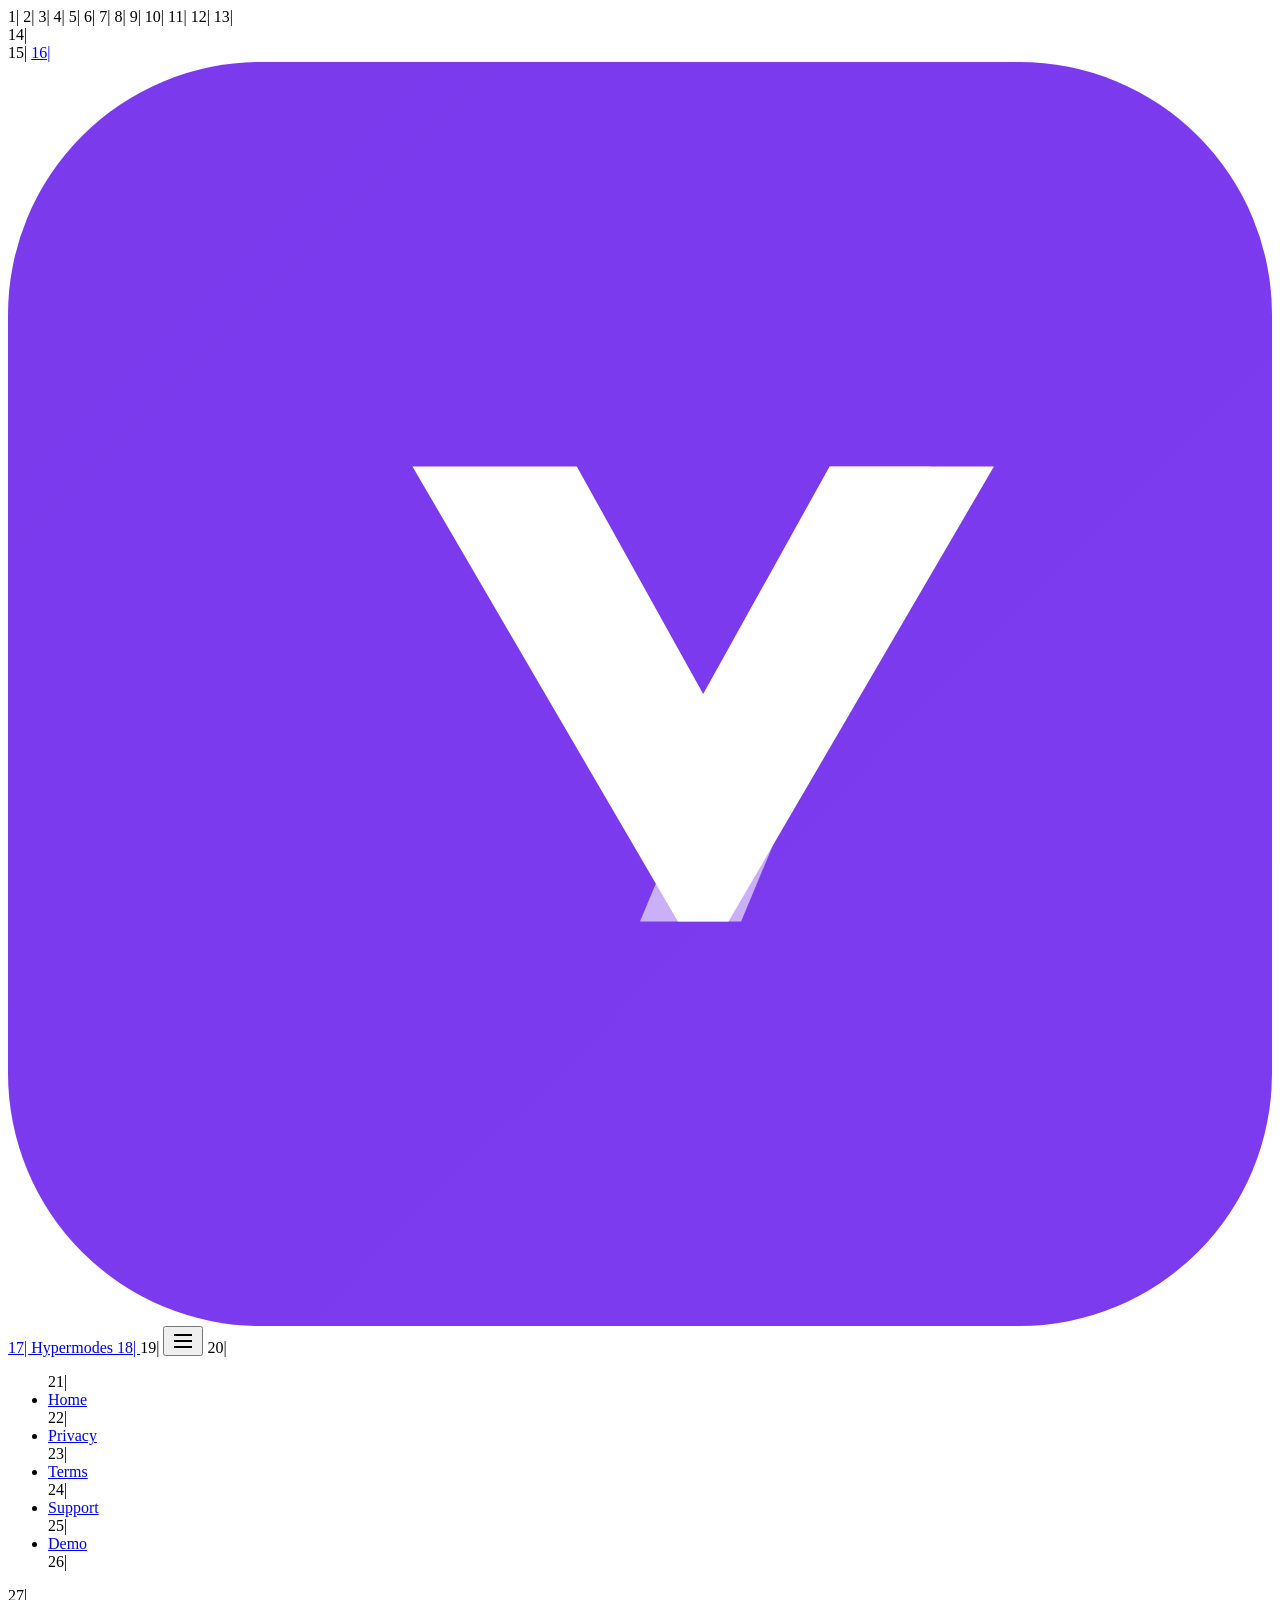
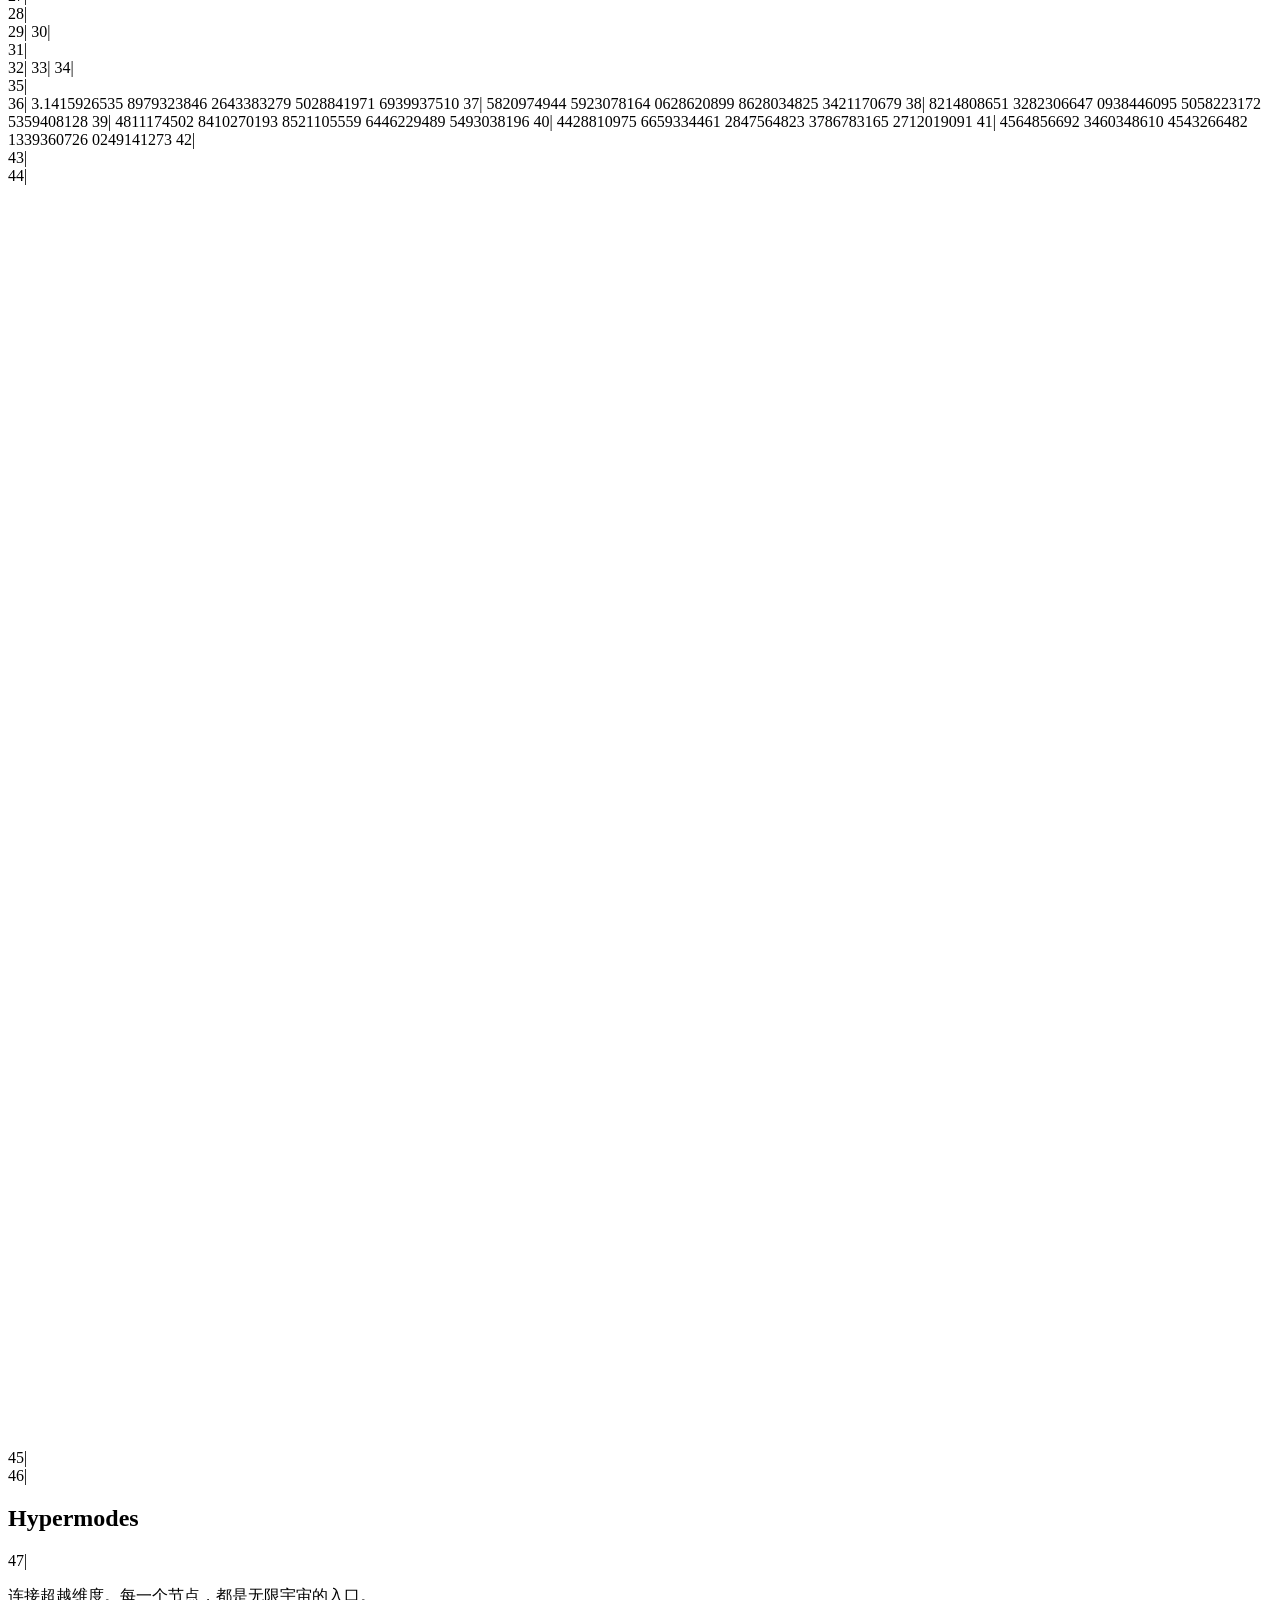
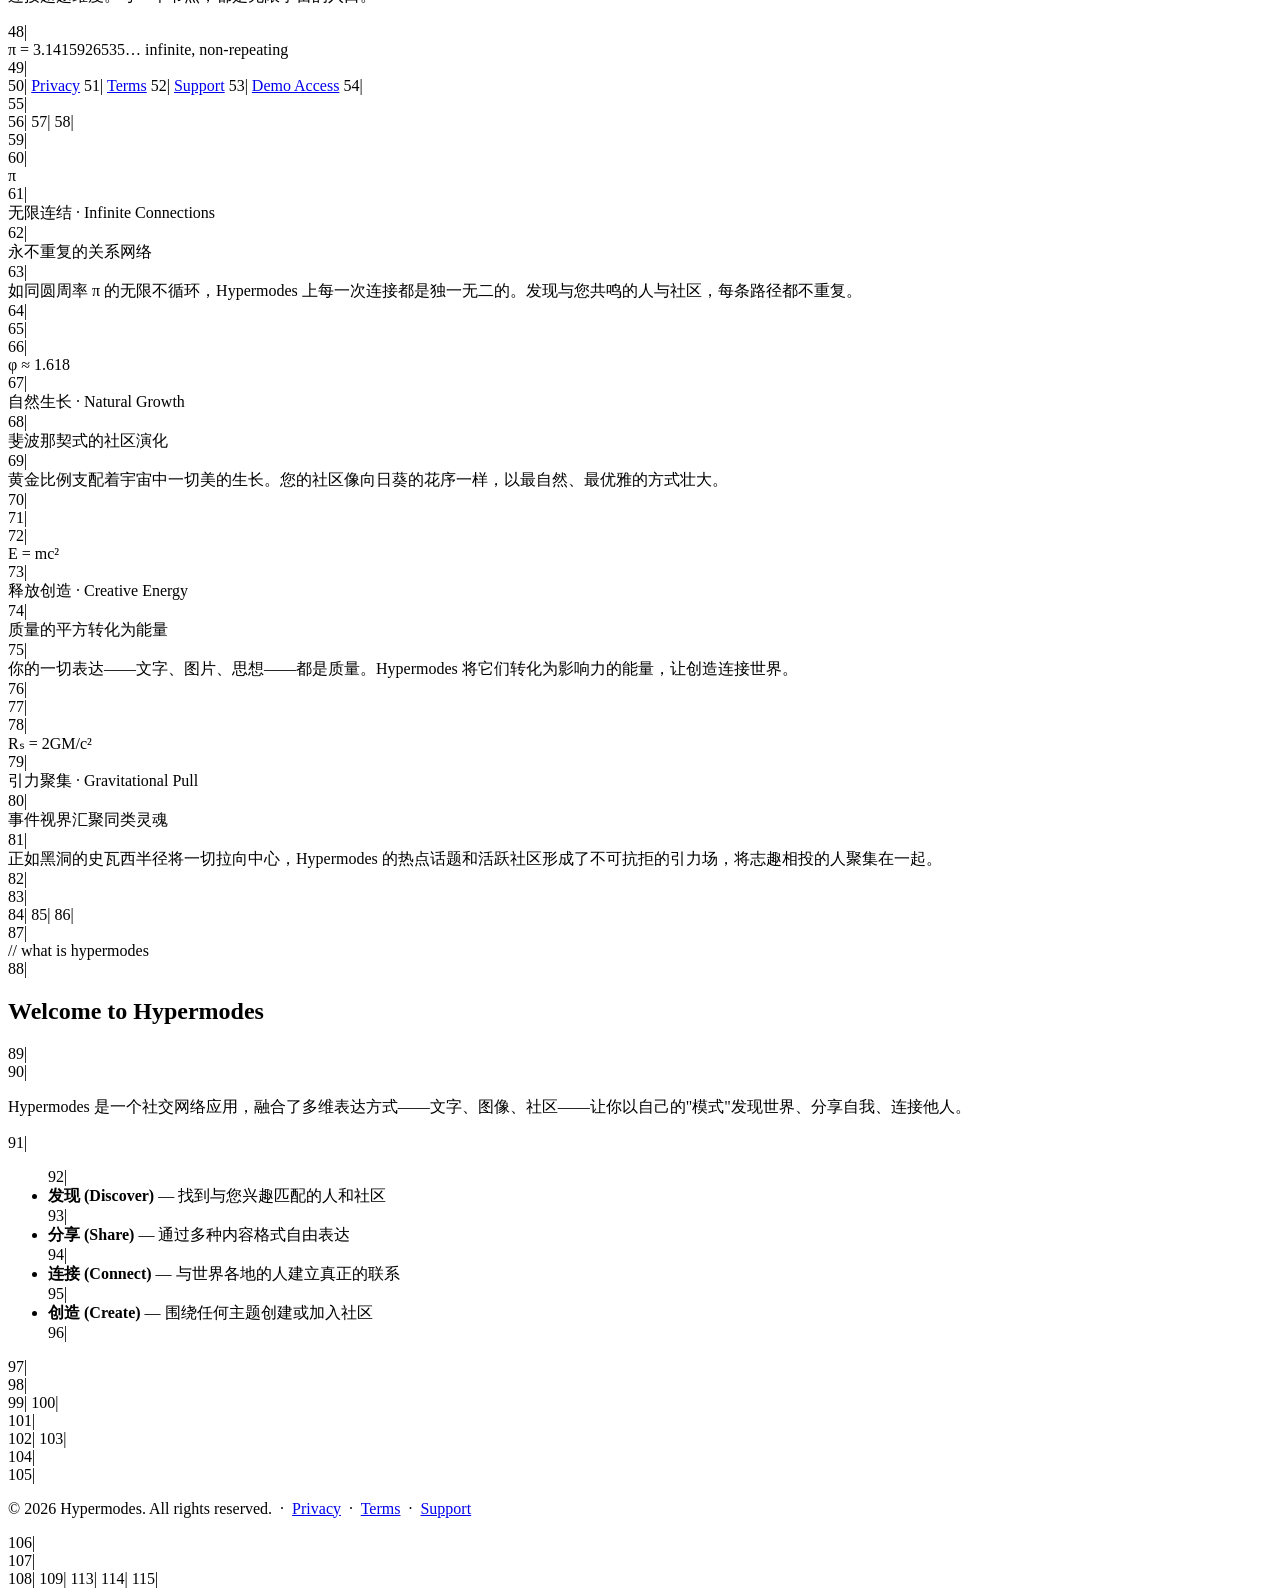
==== commit ea2e38e4: "Rename: Hypernodes → Hypermodes (app name correction)" ====
--- a/index.html
+++ b/index.html
@@ -1,114 +1,115 @@
-<!DOCTYPE html>
-<html lang="en">
-<head>
-<meta charset="UTF-8">
-<meta name="viewport" content="width=device-width,initial-scale=1.0">
-<title>Hypernodes — Connect Beyond Modes</title>
-<meta name="description" content="Hypernodes is a social app that connects people across different modes of expression. Discover, share, and connect.">
-<link rel="icon" href="assets/app-icon.svg" type="image/svg+xml">
-<link rel="stylesheet" href="css/style.css">
-</head>
-<body>
-
-<nav>
-  <div class="nav-inner">
-    <a href="index.html" class="nav-brand">
-      <svg viewBox="0 0 200 200"><defs><linearGradient id="g" x1="0" y1="0" x2="200" y2="200"><stop offset="0%" stop-color="#7c3aed"/><stop offset="100%" stop-color="#06b6d4"/></linearGradient></defs><rect width="200" height="200" rx="40" fill="url(#g)"/><path d="M64 64h26l20 36 20-36h26l-42 72h-8L64 64z" fill="#fff"/><path d="M130 64h16l-30 72h-16l30-72z" fill="rgba(255,255,255,0.6)"/></svg>
-      Hypernodes
-    </a>
-    <button class="nav-toggle" onclick="document.querySelector('.nav-links').classList.toggle('open')" aria-label="Menu"><svg width="24" height="24" viewBox="0 0 24 24" fill="none" stroke="currentColor" stroke-width="2"><path d="M3 12h18M3 6h18M3 18h18"/></svg></button>
-    <ul class="nav-links">
-      <li><a href="index.html" class="active">Home</a></li>
-      <li><a href="privacy.html">Privacy</a></li>
-      <li><a href="terms.html">Terms</a></li>
-      <li><a href="support.html">Support</a></li>
-      <li><a href="demo.html">Demo</a></li>
-    </ul>
-  </div>
-</nav>
-
-<main>
-  <div class="container">
-
-    <!-- Hero -->
-    <section class="hero">
-      <div class="hero-pi" aria-hidden="true">
-        3.1415926535 8979323846 2643383279 5028841971 6939937510
-        5820974944 5923078164 0628620899 8628034825 3421170679
-        8214808651 3282306647 0938446095 5058223172 5359408128
-        4811174502 8410270193 8521105559 6446229489 5493038196
-        4428810975 6659334461 2847564823 3786783165 2712019091
-        4564856692 3460348610 4543266482 1339360726 0249141273
-      </div>
-      <div class="hero-logo">
-        <svg viewBox="0 0 200 200"><path d="M64 64h26l20 36 20-36h26l-42 72h-8L64 64z" fill="#fff"/><path d="M130 64h16l-30 72h-16l30-72z" fill="rgba(255,255,255,0.6)"/></svg>
-      </div>
-      <h1>Hypernodes</h1>
-      <p class="subtitle">连接超越维度。每一个节点，都是无限宇宙的入口。</p>
-      <div class="formula-tag">π = 3.1415926535…  infinite, non-repeating</div>
-      <div class="quick-links">
-        <a href="privacy.html" class="quick-link">Privacy</a>
-        <a href="terms.html" class="quick-link">Terms</a>
-        <a href="support.html" class="quick-link">Support</a>
-        <a href="demo.html" class="quick-link">Demo Access</a>
-      </div>
-    </section>
-
-    <!-- Concept Grid -->
-    <div class="concept-grid">
-      <div class="concept-card">
-        <div class="concept-formula">π</div>
-        <div class="concept-name">无限连结 · Infinite Connections</div>
-        <div class="concept-title">永不重复的关系网络</div>
-        <div class="concept-desc">如同圆周率 π 的无限不循环，Hypernodes 上每一次连接都是独一无二的。发现与您共鸣的人与社区，每条路径都不重复。</div>
-      </div>
-      <div class="concept-card">
-        <div class="concept-formula">φ ≈ 1.618</div>
-        <div class="concept-name">自然生长 · Natural Growth</div>
-        <div class="concept-title">斐波那契式的社区演化</div>
-        <div class="concept-desc">黄金比例支配着宇宙中一切美的生长。您的社区像向日葵的花序一样，以最自然、最优雅的方式壮大。</div>
-      </div>
-      <div class="concept-card">
-        <div class="concept-formula">E = mc²</div>
-        <div class="concept-name">释放创造 · Creative Energy</div>
-        <div class="concept-title">质量的平方转化为能量</div>
-        <div class="concept-desc">你的一切表达——文字、图片、思想——都是质量。Hypernodes 将它们转化为影响力的能量，让创造连接世界。</div>
-      </div>
-      <div class="concept-card">
-        <div class="concept-formula">Rₛ = 2GM/c²</div>
-        <div class="concept-name">引力聚集 · Gravitational Pull</div>
-        <div class="concept-title">事件视界汇聚同类灵魂</div>
-        <div class="concept-desc">正如黑洞的史瓦西半径将一切拉向中心，Hypernodes 的热点话题和活跃社区形成了不可抗拒的引力场，将志趣相投的人聚集在一起。</div>
-      </div>
-    </div>
-
-    <!-- Intro -->
-    <div class="intro-section">
-      <div class="section-label">// what is hypernodes</div>
-      <h2>Welcome to Hypernodes</h2>
-      <div class="content">
-        <p>Hypernodes 是一个社交网络应用，融合了多维表达方式——文字、图像、社区——让你以自己的"模式"发现世界、分享自我、连接他人。</p>
-        <ul>
-          <li><strong>发现 (Discover)</strong> — 找到与您兴趣匹配的人和社区</li>
-          <li><strong>分享 (Share)</strong> — 通过多种内容格式自由表达</li>
-          <li><strong>连接 (Connect)</strong> — 与世界各地的人建立真正的联系</li>
-          <li><strong>创造 (Create)</strong> — 围绕任何主题创建或加入社区</li>
-        </ul>
-      </div>
-    </div>
-
-  </div>
-</main>
-
-<footer>
-  <div class="container">
-    <p>&copy; 2026 Hypernodes. All rights reserved. &nbsp;·&nbsp; <a href="privacy.html">Privacy</a> &nbsp;·&nbsp; <a href="terms.html">Terms</a> &nbsp;·&nbsp; <a href="support.html">Support</a></p>
-  </div>
-</footer>
-
-<script>
-const p=location.pathname.split('/').pop()||'index.html';
-document.querySelectorAll('.nav-links a').forEach(a=>a.classList.toggle('active',a.getAttribute('href')===p));
-</script>
-</body>
-</html>
+1|<!DOCTYPE html>
+2|<html lang="en">
+3|<head>
+4|<meta charset="UTF-8">
+5|<meta name="viewport" content="width=device-width,initial-scale=1.0">
+6|<title>Hypermodes — Connect Beyond Modes</title>
+7|<meta name="description" content="Hypermodes is a social app that connects people across different modes of expression. Discover, share, and connect.">
+8|<link rel="icon" href="assets/app-icon.svg" type="image/svg+xml">
+9|<link rel="stylesheet" href="css/style.css">
+10|</head>
+11|<body>
+12|
+13|<nav>
+14|  <div class="nav-inner">
+15|    <a href="index.html" class="nav-brand">
+16|      <svg viewBox="0 0 200 200"><defs><linearGradient id="g" x1="0" y1="0" x2="200" y2="200"><stop offset="0%" stop-color="#7c3aed"/><stop offset="100%" stop-color="#06b6d4"/></linearGradient></defs><rect width="200" height="200" rx="40" fill="url(#g)"/><path d="M64 64h26l20 36 20-36h26l-42 72h-8L64 64z" fill="#fff"/><path d="M130 64h16l-30 72h-16l30-72z" fill="rgba(255,255,255,0.6)"/></svg>
+17|      Hypermodes
+18|    </a>
+19|    <button class="nav-toggle" onclick="document.querySelector('.nav-links').classList.toggle('open')" aria-label="Menu"><svg width="24" height="24" viewBox="0 0 24 24" fill="none" stroke="currentColor" stroke-width="2"><path d="M3 12h18M3 6h18M3 18h18"/></svg></button>
+20|    <ul class="nav-links">
+21|      <li><a href="index.html" class="active">Home</a></li>
+22|      <li><a href="privacy.html">Privacy</a></li>
+23|      <li><a href="terms.html">Terms</a></li>
+24|      <li><a href="support.html">Support</a></li>
+25|      <li><a href="demo.html">Demo</a></li>
+26|    </ul>
+27|  </div>
+28|</nav>
+29|
+30|<main>
+31|  <div class="container">
+32|
+33|    <!-- Hero -->
+34|    <section class="hero">
+35|      <div class="hero-pi" aria-hidden="true">
+36|        3.1415926535 8979323846 2643383279 5028841971 6939937510
+37|        5820974944 5923078164 0628620899 8628034825 3421170679
+38|        8214808651 3282306647 0938446095 5058223172 5359408128
+39|        4811174502 8410270193 8521105559 6446229489 5493038196
+40|        4428810975 6659334461 2847564823 3786783165 2712019091
+41|        4564856692 3460348610 4543266482 1339360726 0249141273
+42|      </div>
+43|      <div class="hero-logo">
+44|        <svg viewBox="0 0 200 200"><path d="M64 64h26l20 36 20-36h26l-42 72h-8L64 64z" fill="#fff"/><path d="M130 64h16l-30 72h-16l30-72z" fill="rgba(255,255,255,0.6)"/></svg>
+45|      </div>
+46|      <h1>Hypermodes</h1>
+47|      <p class="subtitle">连接超越维度。每一个节点，都是无限宇宙的入口。</p>
+48|      <div class="formula-tag">π = 3.1415926535…  infinite, non-repeating</div>
+49|      <div class="quick-links">
+50|        <a href="privacy.html" class="quick-link">Privacy</a>
+51|        <a href="terms.html" class="quick-link">Terms</a>
+52|        <a href="support.html" class="quick-link">Support</a>
+53|        <a href="demo.html" class="quick-link">Demo Access</a>
+54|      </div>
+55|    </section>
+56|
+57|    <!-- Concept Grid -->
+58|    <div class="concept-grid">
+59|      <div class="concept-card">
+60|        <div class="concept-formula">π</div>
+61|        <div class="concept-name">无限连结 · Infinite Connections</div>
+62|        <div class="concept-title">永不重复的关系网络</div>
+63|        <div class="concept-desc">如同圆周率 π 的无限不循环，Hypermodes 上每一次连接都是独一无二的。发现与您共鸣的人与社区，每条路径都不重复。</div>
+64|      </div>
+65|      <div class="concept-card">
+66|        <div class="concept-formula">φ ≈ 1.618</div>
+67|        <div class="concept-name">自然生长 · Natural Growth</div>
+68|        <div class="concept-title">斐波那契式的社区演化</div>
+69|        <div class="concept-desc">黄金比例支配着宇宙中一切美的生长。您的社区像向日葵的花序一样，以最自然、最优雅的方式壮大。</div>
+70|      </div>
+71|      <div class="concept-card">
+72|        <div class="concept-formula">E = mc²</div>
+73|        <div class="concept-name">释放创造 · Creative Energy</div>
+74|        <div class="concept-title">质量的平方转化为能量</div>
+75|        <div class="concept-desc">你的一切表达——文字、图片、思想——都是质量。Hypermodes 将它们转化为影响力的能量，让创造连接世界。</div>
+76|      </div>
+77|      <div class="concept-card">
+78|        <div class="concept-formula">Rₛ = 2GM/c²</div>
+79|        <div class="concept-name">引力聚集 · Gravitational Pull</div>
+80|        <div class="concept-title">事件视界汇聚同类灵魂</div>
+81|        <div class="concept-desc">正如黑洞的史瓦西半径将一切拉向中心，Hypermodes 的热点话题和活跃社区形成了不可抗拒的引力场，将志趣相投的人聚集在一起。</div>
+82|      </div>
+83|    </div>
+84|
+85|    <!-- Intro -->
+86|    <div class="intro-section">
+87|      <div class="section-label">// what is hypermodes</div>
+88|      <h2>Welcome to Hypermodes</h2>
+89|      <div class="content">
+90|        <p>Hypermodes 是一个社交网络应用，融合了多维表达方式——文字、图像、社区——让你以自己的"模式"发现世界、分享自我、连接他人。</p>
+91|        <ul>
+92|          <li><strong>发现 (Discover)</strong> — 找到与您兴趣匹配的人和社区</li>
+93|          <li><strong>分享 (Share)</strong> — 通过多种内容格式自由表达</li>
+94|          <li><strong>连接 (Connect)</strong> — 与世界各地的人建立真正的联系</li>
+95|          <li><strong>创造 (Create)</strong> — 围绕任何主题创建或加入社区</li>
+96|        </ul>
+97|      </div>
+98|    </div>
+99|
+100|  </div>
+101|</main>
+102|
+103|<footer>
+104|  <div class="container">
+105|    <p>&copy; 2026 Hypermodes. All rights reserved. &nbsp;·&nbsp; <a href="privacy.html">Privacy</a> &nbsp;·&nbsp; <a href="terms.html">Terms</a> &nbsp;·&nbsp; <a href="support.html">Support</a></p>
+106|  </div>
+107|</footer>
+108|
+109|<script>
+110|const p=location.pathname.split('/').pop()||'index.html';
+111|document.querySelectorAll('.nav-links a').forEach(a=>a.classList.toggle('active',a.getAttribute('href')===p));
+112|</script>
+113|</body>
+114|</html>
+115|
--- a/css/style.css
+++ b/css/style.css
@@ -1,676 +1,677 @@
-/* =========================================================
-   Hypernodes — v2 Formula Universe
-   Apple App Review Site
-   ========================================================= */
-
-/* --- Reset & Variables --- */
-*,*::before,*::after{box-sizing:border-box;margin:0;padding:0}
-
-:root{
-  --bg-deep:#05081a;
-  --bg-space:#080d28;
-  --bg-card:rgba(255,255,255,0.03);
-  --bg-card-hover:rgba(255,255,255,0.06);
-  --border:rgba(255,255,255,0.06);
-  --border-glow:rgba(124,58,237,0.15);
-  --text:#e2e8f0;
-  --text-dim:#94a3b8;
-  --text-muted:#64748b;
-  --purple:#7c3aed;
-  --purple-glow:rgba(124,58,237,0.3);
-  --cyan:#06b6d4;
-  --cyan-glow:rgba(6,182,212,0.2);
-  --gradient:linear-gradient(135deg,#7c3aed 0%,#06b6d4 100%);
-  --gradient-soft:linear-gradient(135deg,rgba(124,58,237,0.12) 0%,rgba(6,182,212,0.12) 100%);
-  --radius-sm:8px;
-  --radius-md:13px;
-  --radius-lg:21px;
-  --font:'Inter',-apple-system,BlinkMacSystemFont,'SF Pro Display','Segoe UI',system-ui,sans-serif;
-  --mono:'JetBrains Mono','Fira Code','SF Mono',monospace;
-  --golden:61.8%;
-  --max-w:960px;
-}
-
-html{scroll-behavior:smooth}
-body{
-  font-family:var(--font);
-  background:var(--bg-deep);
-  color:var(--text);
-  line-height:1.7;
-  min-height:100vh;
-  -webkit-font-smoothing:antialiased;
-  overflow-x:hidden;
-}
-
-/* --- Animated Space Background --- */
-body::before{
-  content:'';
-  position:fixed;inset:0;pointer-events:none;z-index:-1;
-  background:
-    radial-gradient(ellipse 80% 60% at 0% 10%,rgba(124,58,237,0.06) 0%,transparent 60%),
-    radial-gradient(ellipse 60% 50% at 100% 90%,rgba(6,182,212,0.04) 0%,transparent 60%),
-    radial-gradient(ellipse 40% 40% at 50% 50%,rgba(124,58,237,0.03) 0%,transparent 70%);
-}
-
-/* --- Formula Watermark (page background) --- */
-.formula-bg{
-  position:fixed;
-  inset:0;pointer-events:none;z-index:-1;
-  display:flex;align-items:center;justify-content:center;
-  font-family:var(--mono);
-  font-size:clamp(80px,12vw,180px);
-  font-weight:700;
-  color:rgba(255,255,255,0.015);
-  white-space:nowrap;
-  user-select:none;
-  overflow:hidden;
-}
-
-/* --- Navigation --- */
-nav{
-  position:fixed;top:0;left:0;right:0;z-index:100;
-  background:rgba(5,8,26,0.88);
-  backdrop-filter:blur(24px);
-  border-bottom:1px solid var(--border);
-}
-
-.nav-inner{
-  max-width:var(--max-w);
-  margin:0 auto;
-  padding:0 24px;
-  display:flex;
-  align-items:center;
-  justify-content:space-between;
-  height:64px;
-}
-
-.nav-brand{
-  display:flex;
-  align-items:center;
-  gap:10px;
-  text-decoration:none;
-  font-weight:700;
-  font-size:17px;
-  color:var(--text);
-  letter-spacing:-0.01em;
-}
-
-.nav-brand svg{width:26px;height:26px}
-
-.nav-links{
-  display:flex;
-  gap:2px;
-  list-style:none;
-}
-
-.nav-links a{
-  color:var(--text-dim);
-  text-decoration:none;
-  font-size:13px;
-  font-weight:500;
-  padding:6px 12px;
-  border-radius:var(--radius-sm);
-  transition:all .2s;
-  letter-spacing:0.01em;
-}
-
-.nav-links a:hover,
-.nav-links a.active{
-  color:var(--text);
-  background:var(--bg-card);
-}
-
-.nav-toggle{
-  display:none;
-  background:none;
-  border:none;
-  color:var(--text);
-  cursor:pointer;
-  padding:8px;
-}
-
-/* --- Layout --- */
-.container{
-  max-width:var(--max-w);
-  margin:0 auto;
-  padding:0 24px;
-}
-
-main{
-  padding-top:96px;
-  padding-bottom:80px;
-  position:relative;
-  z-index:1;
-}
-
-/* ========================================
-   INDEX — Hero + Concept Cards
-   ======================================== */
-
-.hero{
-  text-align:center;
-  padding:72px 0 48px;
-  position:relative;
-}
-
-/* Pi digits floating background */
-.hero-pi{
-  position:absolute;
-  inset:0;pointer-events:none;z-index:-1;
-  display:flex;
-  flex-wrap:wrap;
-  align-items:flex-start;
-  justify-content:center;
-  gap:6px;
-  padding:20px 40px;
-  font-family:var(--mono);
-  font-size:13px;
-  color:rgba(255,255,255,0.025);
-  line-height:1;
-  overflow:hidden;
-  max-height:100%;
-  mask-image:radial-gradient(ellipse 70% 70% at 50% 50%,black 30%,transparent 70%);
-}
-
-.hero-logo{
-  width:88px;
-  height:88px;
-  margin:0 auto 28px;
-  background:var(--gradient);
-  border-radius:20px;
-  padding:18px;
-  box-shadow:0 0 80px var(--purple-glow),0 0 30px rgba(6,182,212,0.15);
-  position:relative;
-}
-
-.hero-logo::after{
-  content:'';
-  position:absolute;
-  inset:-4px;
-  border-radius:24px;
-  border:1px solid var(--border-glow);
-  animation:pulse-ring 3s ease-in-out infinite;
-}
-
-@keyframes pulse-ring{
-  0%,100%{opacity:0}
-  50%{opacity:1}
-}
-
-.hero h1{
-  font-size:clamp(2.6rem,7vw,4.2rem);
-  font-weight:800;
-  background:var(--gradient);
-  -webkit-background-clip:text;
-  -webkit-text-fill-color:transparent;
-  background-clip:text;
-  line-height:1.1;
-  margin-bottom:12px;
-  letter-spacing:-0.02em;
-}
-
-.hero .subtitle{
-  font-size:clamp(1rem,2.2vw,1.25rem);
-  color:var(--text-dim);
-  max-width:560px;
-  margin:0 auto 12px;
-  line-height:1.6;
-}
-
-.hero .formula-tag{
-  display:inline-block;
-  font-family:var(--mono);
-  font-size:13px;
-  color:var(--cyan);
-  background:var(--cyan-glow);
-  padding:4px 14px;
-  border-radius:100px;
-  margin-bottom:36px;
-  border:1px solid rgba(6,182,212,0.15);
-}
-
-/* Navigation badges */
-.quick-links{
-  display:flex;
-  flex-wrap:wrap;
-  gap:8px;
-  justify-content:center;
-  margin-bottom:48px;
-}
-
-.quick-link{
-  display:inline-flex;
-  align-items:center;
-  gap:8px;
-  padding:10px 18px;
-  background:var(--bg-card);
-  border:1px solid var(--border);
-  border-radius:100px;
-  font-size:13px;
-  color:var(--text-dim);
-  text-decoration:none;
-  transition:all .2s;
-}
-
-.quick-link:hover{
-  background:var(--bg-card-hover);
-  border-color:var(--purple);
-  color:var(--text);
-  box-shadow:0 0 20px rgba(124,58,237,0.1);
-}
-
-/* -- Concept Grid -- */
-.concept-grid{
-  display:grid;
-  grid-template-columns:1fr 1fr;
-  gap:21px;
-  margin:48px 0;
-}
-
-.concept-card{
-  background:var(--bg-card);
-  border:1px solid var(--border);
-  border-radius:var(--radius-lg);
-  padding:34px;
-  position:relative;
-  overflow:hidden;
-  transition:all .3s;
-}
-
-.concept-card:hover{
-  background:var(--bg-card-hover);
-  border-color:var(--border-glow);
-  transform:translateY(-2px);
-  box-shadow:0 8px 40px rgba(124,58,237,0.08);
-}
-
-.concept-formula{
-  font-family:var(--mono);
-  font-size:28px;
-  font-weight:700;
-  background:var(--gradient);
-  -webkit-background-clip:text;
-  -webkit-text-fill-color:transparent;
-  background-clip:text;
-  margin-bottom:8px;
-}
-
-.concept-name{
-  font-size:12px;
-  color:var(--text-muted);
-  text-transform:uppercase;
-  letter-spacing:.06em;
-  margin-bottom:12px;
-}
-
-.concept-title{
-  font-size:18px;
-  font-weight:700;
-  margin-bottom:8px;
-  color:var(--text);
-}
-
-.concept-desc{
-  font-size:14px;
-  color:var(--text-dim);
-  line-height:1.6;
-}
-
-/* -- Intro Section -- */
-.intro-section{
-  background:var(--bg-card);
-  border:1px solid var(--border);
-  border-radius:var(--radius-lg);
-  padding:40px;
-  margin:34px 0;
-  position:relative;
-  overflow:hidden;
-}
-
-.intro-section::before{
-  content:'';
-  position:absolute;
-  top:0;left:0;
-  width:100%;
-  height:100%;
-  background:
-    linear-gradient(135deg,rgba(124,58,237,0.04) 0%,transparent 50%),
-    linear-gradient(225deg,rgba(6,182,212,0.04) 50%,transparent 100%);
-  pointer-events:none;
-}
-
-.intro-section h2{
-  font-size:22px;
-  font-weight:700;
-  margin-bottom:12px;
-  position:relative;
-}
-
-.intro-section .section-label{
-  font-family:var(--mono);
-  font-size:11px;
-  color:var(--cyan);
-  text-transform:uppercase;
-  letter-spacing:.08em;
-  margin-bottom:8px;
-  position:relative;
-}
-
-.intro-section .content{
-  font-size:15px;
-  color:var(--text-dim);
-  position:relative;
-}
-
-.intro-section .content ul{
-  margin:12px 0 0 20px;
-  list-style:none;
-}
-
-.intro-section .content ul li{
-  margin-bottom:10px;
-  padding-left:20px;
-  position:relative;
-}
-
-.intro-section .content ul li::before{
-  content:'→';
-  position:absolute;
-  left:0;
-  color:var(--purple);
-  font-family:var(--mono);
-}
-
-/* ========================================
-   STANDARD PAGE HEADER
-   ======================================== */
-
-.page-header{
-  text-align:center;
-  padding:48px 0 34px;
-  position:relative;
-  z-index:1;
-}
-
-.page-header h1{
-  font-size:clamp(1.8rem,4vw,2.6rem);
-  font-weight:800;
-  background:var(--gradient);
-  -webkit-background-clip:text;
-  -webkit-text-fill-color:transparent;
-  background-clip:text;
-  margin-bottom:8px;
-}
-
-.page-header .formula-display{
-  font-family:var(--mono);
-  font-size:clamp(20px,3vw,32px);
-  color:var(--cyan);
-  margin-bottom:8px;
-  text-shadow:0 0 30px var(--cyan-glow);
-}
-
-.page-header .page-subtitle{
-  color:var(--text-dim);
-  font-size:15px;
-  margin-bottom:4px;
-}
-
-.page-header .page-date{
-  font-size:12px;
-  color:var(--text-muted);
-}
-
-/* ========================================
-   CONTENT CARDS (privacy, terms, support, demo)
-   ======================================== */
-
-.content-card{
-  background:var(--bg-card);
-  border:1px solid var(--border);
-  border-radius:var(--radius-lg);
-  padding:40px;
-  margin-bottom:21px;
-  position:relative;
-  z-index:1;
-}
-
-.content-card:hover{
-  border-color:var(--border-glow);
-}
-
-.content-card .content{
-  font-size:15px;
-  line-height:1.85;
-  color:var(--text-dim);
-}
-
-.content-card .content h2{
-  font-size:20px;
-  font-weight:700;
-  color:var(--text);
-  margin-top:34px;
-  margin-bottom:8px;
-  padding-bottom:8px;
-  border-bottom:1px solid var(--border);
-}
-
-.content-card .content h2:first-child{margin-top:0}
-
-.content-card .content h3{
-  font-size:16px;
-  font-weight:600;
-  color:var(--text);
-  margin-top:21px;
-  margin-bottom:6px;
-}
-
-.content-card .content p{margin-bottom:13px}
-.content-card .content ul,.content-card .content ol{margin:0 0 13px 21px}
-.content-card .content li{margin-bottom:8px;padding-left:4px}
-.content-card .content strong{color:var(--text)}
-.content-card .content a{color:var(--cyan);text-decoration:none;border-bottom:1px solid transparent;transition:border-color .2s}
-.content-card .content a:hover{border-color:var(--cyan)}
-
-/* ========================================
-   SPECIAL ELEMENTS
-   ======================================== */
-
-/* Highlight box (demo access, important notice) */
-.highlight-box{
-  background:var(--gradient-soft);
-  border:1px solid var(--border-glow);
-  border-radius:var(--radius-lg);
-  padding:34px;
-  text-align:center;
-  margin-bottom:21px;
-  position:relative;
-  z-index:1;
-}
-
-.highlight-box .formula-inset{
-  font-family:var(--mono);
-  font-size:18px;
-  color:var(--cyan);
-  text-shadow:0 0 20px var(--cyan-glow);
-  margin-bottom:12px;
-}
-
-.highlight-box h3{
-  font-size:17px;
-  font-weight:700;
-  margin-bottom:8px;
-}
-
-.highlight-box p{
-  color:var(--text-dim);
-  font-size:14px;
-  margin-bottom:12px;
-}
-
-.tag{
-  display:inline-block;
-  padding:8px 20px;
-  background:var(--bg-card);
-  border:1px solid var(--border);
-  border-radius:100px;
-  font-family:var(--mono);
-  font-size:13px;
-  color:var(--cyan);
-}
-
-/* Contact links */
-.contact-row{
-  display:flex;
-  flex-wrap:wrap;
-  gap:13px;
-  margin:13px 0;
-}
-
-.contact-item{
-  flex:1;
-  min-width:200px;
-  display:flex;
-  align-items:center;
-  gap:13px;
-  padding:16px 21px;
-  background:var(--bg-card);
-  border:1px solid var(--border);
-  border-radius:var(--radius-md);
-  text-decoration:none;
-  color:var(--text);
-  transition:all .2s;
-}
-
-.contact-item:hover{
-  background:var(--bg-card-hover);
-  border-color:var(--purple);
-  box-shadow:0 0 20px rgba(124,58,237,0.06);
-}
-
-.contact-item-icon{
-  width:40px;height:40px;
-  display:flex;align-items:center;justify-content:center;
-  border-radius:10px;
-  background:var(--gradient-soft);
-  flex-shrink:0;
-}
-
-.contact-item-body{flex:1}
-.contact-item-label{font-size:11px;color:var(--text-muted);text-transform:uppercase;letter-spacing:.06em;margin-bottom:2px}
-.contact-item-value{font-size:14px;font-weight:500}
-
-/* FAQ */
-.faq-item{
-  border-bottom:1px solid var(--border);
-  padding:21px 0;
-}
-
-.faq-item:last-child{border-bottom:none}
-
-.faq-q{
-  font-weight:600;
-  color:var(--text);
-  font-size:15px;
-  margin-bottom:6px;
-}
-
-.faq-a{
-  color:var(--text-dim);
-  font-size:14px;
-  line-height:1.7;
-}
-
-.faq-a a{
-  color:var(--cyan);
-  text-decoration:none;
-  border-bottom:1px solid transparent;
-  transition:border-color .2s;
-}
-
-.faq-a a:hover{border-color:var(--cyan)}
-
-/* Steps (demo page) */
-.step-list{
-  list-style:none;
-  counter-reset:step;
-}
-
-.step-list li{
-  counter-increment:step;
-  padding:16px 0 16px 48px;
-  position:relative;
-  border-bottom:1px solid var(--border);
-}
-
-.step-list li:last-child{border-bottom:none}
-
-.step-list li::before{
-  content:counter(step);
-  position:absolute;
-  left:0;top:13px;
-  width:34px;height:34px;
-  border-radius:50%;
-  background:var(--gradient-soft);
-  border:1px solid var(--border-glow);
-  display:flex;
-  align-items:center;
-  justify-content:center;
-  font-family:var(--mono);
-  font-size:13px;
-  font-weight:600;
-  color:var(--cyan);
-}
-
-.step-list li strong{display:block;margin-bottom:2px;color:var(--text)}
-.step-list li span{font-size:14px;color:var(--text-dim)}
-
-/* ========================================
-   FOOTER
-   ======================================== */
-
-footer{
-  border-top:1px solid var(--border);
-  padding:21px 0;
-  text-align:center;
-}
-
-footer p{
-  font-size:12px;
-  color:var(--text-muted);
-}
-
-footer a{
-  color:var(--text-dim);
-  text-decoration:none;
-}
-
-footer a:hover{color:var(--text)}
-
-/* ========================================
-   RESPONSIVE
-   ======================================== */
-
-@media(max-width:768px){
-  .nav-toggle{display:block}
-  .nav-links{
-    display:none;
-    position:absolute;top:64px;left:0;right:0;
-    flex-direction:column;
-    background:rgba(5,8,26,0.98);
-    backdrop-filter:blur(24px);
-    border-bottom:1px solid var(--border);
-    padding:12px 24px;
-    gap:2px;
-  }
-  .nav-links.open{display:flex}
-
-  .hero{padding:40px 0 24px}
-  .hero-logo{width:64px;height:64px;padding:14px;margin-bottom:20px}
-  .concept-grid{grid-template-columns:1fr;gap:13px}
-  .concept-card{padding:24px}
-  .intro-section,.content-card{padding:24px}
-  .page-header{padding:32px 0 21px}
-  .contact-item{flex-direction:column;text-align:center}
-  .contact-item-icon{margin:0 auto}
-}
+1|/* =========================================================
+2|   Hypermodes — v2 Formula Universe
+3|   Apple App Review Site
+4|   ========================================================= */
+5|
+6|/* --- Reset & Variables --- */
+7|*,*::before,*::after{box-sizing:border-box;margin:0;padding:0}
+8|
+9|:root{
+10|  --bg-deep:#05081a;
+11|  --bg-space:#080d28;
+12|  --bg-card:rgba(255,255,255,0.03);
+13|  --bg-card-hover:rgba(255,255,255,0.06);
+14|  --border:rgba(255,255,255,0.06);
+15|  --border-glow:rgba(124,58,237,0.15);
+16|  --text:#e2e8f0;
+17|  --text-dim:#94a3b8;
+18|  --text-muted:#64748b;
+19|  --purple:#7c3aed;
+20|  --purple-glow:rgba(124,58,237,0.3);
+21|  --cyan:#06b6d4;
+22|  --cyan-glow:rgba(6,182,212,0.2);
+23|  --gradient:linear-gradient(135deg,#7c3aed 0%,#06b6d4 100%);
+24|  --gradient-soft:linear-gradient(135deg,rgba(124,58,237,0.12) 0%,rgba(6,182,212,0.12) 100%);
+25|  --radius-sm:8px;
+26|  --radius-md:13px;
+27|  --radius-lg:21px;
+28|  --font:'Inter',-apple-system,BlinkMacSystemFont,'SF Pro Display','Segoe UI',system-ui,sans-serif;
+29|  --mono:'JetBrains Mono','Fira Code','SF Mono',monospace;
+30|  --golden:61.8%;
+31|  --max-w:960px;
+32|}
+33|
+34|html{scroll-behavior:smooth}
+35|body{
+36|  font-family:var(--font);
+37|  background:var(--bg-deep);
+38|  color:var(--text);
+39|  line-height:1.7;
+40|  min-height:100vh;
+41|  -webkit-font-smoothing:antialiased;
+42|  overflow-x:hidden;
+43|}
+44|
+45|/* --- Animated Space Background --- */
+46|body::before{
+47|  content:'';
+48|  position:fixed;inset:0;pointer-events:none;z-index:-1;
+49|  background:
+50|    radial-gradient(ellipse 80% 60% at 0% 10%,rgba(124,58,237,0.06) 0%,transparent 60%),
+51|    radial-gradient(ellipse 60% 50% at 100% 90%,rgba(6,182,212,0.04) 0%,transparent 60%),
+52|    radial-gradient(ellipse 40% 40% at 50% 50%,rgba(124,58,237,0.03) 0%,transparent 70%);
+53|}
+54|
+55|/* --- Formula Watermark (page background) --- */
+56|.formula-bg{
+57|  position:fixed;
+58|  inset:0;pointer-events:none;z-index:-1;
+59|  display:flex;align-items:center;justify-content:center;
+60|  font-family:var(--mono);
+61|  font-size:clamp(80px,12vw,180px);
+62|  font-weight:700;
+63|  color:rgba(255,255,255,0.015);
+64|  white-space:nowrap;
+65|  user-select:none;
+66|  overflow:hidden;
+67|}
+68|
+69|/* --- Navigation --- */
+70|nav{
+71|  position:fixed;top:0;left:0;right:0;z-index:100;
+72|  background:rgba(5,8,26,0.88);
+73|  backdrop-filter:blur(24px);
+74|  border-bottom:1px solid var(--border);
+75|}
+76|
+77|.nav-inner{
+78|  max-width:var(--max-w);
+79|  margin:0 auto;
+80|  padding:0 24px;
+81|  display:flex;
+82|  align-items:center;
+83|  justify-content:space-between;
+84|  height:64px;
+85|}
+86|
+87|.nav-brand{
+88|  display:flex;
+89|  align-items:center;
+90|  gap:10px;
+91|  text-decoration:none;
+92|  font-weight:700;
+93|  font-size:17px;
+94|  color:var(--text);
+95|  letter-spacing:-0.01em;
+96|}
+97|
+98|.nav-brand svg{width:26px;height:26px}
+99|
+100|.nav-links{
+101|  display:flex;
+102|  gap:2px;
+103|  list-style:none;
+104|}
+105|
+106|.nav-links a{
+107|  color:var(--text-dim);
+108|  text-decoration:none;
+109|  font-size:13px;
+110|  font-weight:500;
+111|  padding:6px 12px;
+112|  border-radius:var(--radius-sm);
+113|  transition:all .2s;
+114|  letter-spacing:0.01em;
+115|}
+116|
+117|.nav-links a:hover,
+118|.nav-links a.active{
+119|  color:var(--text);
+120|  background:var(--bg-card);
+121|}
+122|
+123|.nav-toggle{
+124|  display:none;
+125|  background:none;
+126|  border:none;
+127|  color:var(--text);
+128|  cursor:pointer;
+129|  padding:8px;
+130|}
+131|
+132|/* --- Layout --- */
+133|.container{
+134|  max-width:var(--max-w);
+135|  margin:0 auto;
+136|  padding:0 24px;
+137|}
+138|
+139|main{
+140|  padding-top:96px;
+141|  padding-bottom:80px;
+142|  position:relative;
+143|  z-index:1;
+144|}
+145|
+146|/* ========================================
+147|   INDEX — Hero + Concept Cards
+148|   ======================================== */
+149|
+150|.hero{
+151|  text-align:center;
+152|  padding:72px 0 48px;
+153|  position:relative;
+154|}
+155|
+156|/* Pi digits floating background */
+157|.hero-pi{
+158|  position:absolute;
+159|  inset:0;pointer-events:none;z-index:-1;
+160|  display:flex;
+161|  flex-wrap:wrap;
+162|  align-items:flex-start;
+163|  justify-content:center;
+164|  gap:6px;
+165|  padding:20px 40px;
+166|  font-family:var(--mono);
+167|  font-size:13px;
+168|  color:rgba(255,255,255,0.025);
+169|  line-height:1;
+170|  overflow:hidden;
+171|  max-height:100%;
+172|  mask-image:radial-gradient(ellipse 70% 70% at 50% 50%,black 30%,transparent 70%);
+173|}
+174|
+175|.hero-logo{
+176|  width:88px;
+177|  height:88px;
+178|  margin:0 auto 28px;
+179|  background:var(--gradient);
+180|  border-radius:20px;
+181|  padding:18px;
+182|  box-shadow:0 0 80px var(--purple-glow),0 0 30px rgba(6,182,212,0.15);
+183|  position:relative;
+184|}
+185|
+186|.hero-logo::after{
+187|  content:'';
+188|  position:absolute;
+189|  inset:-4px;
+190|  border-radius:24px;
+191|  border:1px solid var(--border-glow);
+192|  animation:pulse-ring 3s ease-in-out infinite;
+193|}
+194|
+195|@keyframes pulse-ring{
+196|  0%,100%{opacity:0}
+197|  50%{opacity:1}
+198|}
+199|
+200|.hero h1{
+201|  font-size:clamp(2.6rem,7vw,4.2rem);
+202|  font-weight:800;
+203|  background:var(--gradient);
+204|  -webkit-background-clip:text;
+205|  -webkit-text-fill-color:transparent;
+206|  background-clip:text;
+207|  line-height:1.1;
+208|  margin-bottom:12px;
+209|  letter-spacing:-0.02em;
+210|}
+211|
+212|.hero .subtitle{
+213|  font-size:clamp(1rem,2.2vw,1.25rem);
+214|  color:var(--text-dim);
+215|  max-width:560px;
+216|  margin:0 auto 12px;
+217|  line-height:1.6;
+218|}
+219|
+220|.hero .formula-tag{
+221|  display:inline-block;
+222|  font-family:var(--mono);
+223|  font-size:13px;
+224|  color:var(--cyan);
+225|  background:var(--cyan-glow);
+226|  padding:4px 14px;
+227|  border-radius:100px;
+228|  margin-bottom:36px;
+229|  border:1px solid rgba(6,182,212,0.15);
+230|}
+231|
+232|/* Navigation badges */
+233|.quick-links{
+234|  display:flex;
+235|  flex-wrap:wrap;
+236|  gap:8px;
+237|  justify-content:center;
+238|  margin-bottom:48px;
+239|}
+240|
+241|.quick-link{
+242|  display:inline-flex;
+243|  align-items:center;
+244|  gap:8px;
+245|  padding:10px 18px;
+246|  background:var(--bg-card);
+247|  border:1px solid var(--border);
+248|  border-radius:100px;
+249|  font-size:13px;
+250|  color:var(--text-dim);
+251|  text-decoration:none;
+252|  transition:all .2s;
+253|}
+254|
+255|.quick-link:hover{
+256|  background:var(--bg-card-hover);
+257|  border-color:var(--purple);
+258|  color:var(--text);
+259|  box-shadow:0 0 20px rgba(124,58,237,0.1);
+260|}
+261|
+262|/* -- Concept Grid -- */
+263|.concept-grid{
+264|  display:grid;
+265|  grid-template-columns:1fr 1fr;
+266|  gap:21px;
+267|  margin:48px 0;
+268|}
+269|
+270|.concept-card{
+271|  background:var(--bg-card);
+272|  border:1px solid var(--border);
+273|  border-radius:var(--radius-lg);
+274|  padding:34px;
+275|  position:relative;
+276|  overflow:hidden;
+277|  transition:all .3s;
+278|}
+279|
+280|.concept-card:hover{
+281|  background:var(--bg-card-hover);
+282|  border-color:var(--border-glow);
+283|  transform:translateY(-2px);
+284|  box-shadow:0 8px 40px rgba(124,58,237,0.08);
+285|}
+286|
+287|.concept-formula{
+288|  font-family:var(--mono);
+289|  font-size:28px;
+290|  font-weight:700;
+291|  background:var(--gradient);
+292|  -webkit-background-clip:text;
+293|  -webkit-text-fill-color:transparent;
+294|  background-clip:text;
+295|  margin-bottom:8px;
+296|}
+297|
+298|.concept-name{
+299|  font-size:12px;
+300|  color:var(--text-muted);
+301|  text-transform:uppercase;
+302|  letter-spacing:.06em;
+303|  margin-bottom:12px;
+304|}
+305|
+306|.concept-title{
+307|  font-size:18px;
+308|  font-weight:700;
+309|  margin-bottom:8px;
+310|  color:var(--text);
+311|}
+312|
+313|.concept-desc{
+314|  font-size:14px;
+315|  color:var(--text-dim);
+316|  line-height:1.6;
+317|}
+318|
+319|/* -- Intro Section -- */
+320|.intro-section{
+321|  background:var(--bg-card);
+322|  border:1px solid var(--border);
+323|  border-radius:var(--radius-lg);
+324|  padding:40px;
+325|  margin:34px 0;
+326|  position:relative;
+327|  overflow:hidden;
+328|}
+329|
+330|.intro-section::before{
+331|  content:'';
+332|  position:absolute;
+333|  top:0;left:0;
+334|  width:100%;
+335|  height:100%;
+336|  background:
+337|    linear-gradient(135deg,rgba(124,58,237,0.04) 0%,transparent 50%),
+338|    linear-gradient(225deg,rgba(6,182,212,0.04) 50%,transparent 100%);
+339|  pointer-events:none;
+340|}
+341|
+342|.intro-section h2{
+343|  font-size:22px;
+344|  font-weight:700;
+345|  margin-bottom:12px;
+346|  position:relative;
+347|}
+348|
+349|.intro-section .section-label{
+350|  font-family:var(--mono);
+351|  font-size:11px;
+352|  color:var(--cyan);
+353|  text-transform:uppercase;
+354|  letter-spacing:.08em;
+355|  margin-bottom:8px;
+356|  position:relative;
+357|}
+358|
+359|.intro-section .content{
+360|  font-size:15px;
+361|  color:var(--text-dim);
+362|  position:relative;
+363|}
+364|
+365|.intro-section .content ul{
+366|  margin:12px 0 0 20px;
+367|  list-style:none;
+368|}
+369|
+370|.intro-section .content ul li{
+371|  margin-bottom:10px;
+372|  padding-left:20px;
+373|  position:relative;
+374|}
+375|
+376|.intro-section .content ul li::before{
+377|  content:'→';
+378|  position:absolute;
+379|  left:0;
+380|  color:var(--purple);
+381|  font-family:var(--mono);
+382|}
+383|
+384|/* ========================================
+385|   STANDARD PAGE HEADER
+386|   ======================================== */
+387|
+388|.page-header{
+389|  text-align:center;
+390|  padding:48px 0 34px;
+391|  position:relative;
+392|  z-index:1;
+393|}
+394|
+395|.page-header h1{
+396|  font-size:clamp(1.8rem,4vw,2.6rem);
+397|  font-weight:800;
+398|  background:var(--gradient);
+399|  -webkit-background-clip:text;
+400|  -webkit-text-fill-color:transparent;
+401|  background-clip:text;
+402|  margin-bottom:8px;
+403|}
+404|
+405|.page-header .formula-display{
+406|  font-family:var(--mono);
+407|  font-size:clamp(20px,3vw,32px);
+408|  color:var(--cyan);
+409|  margin-bottom:8px;
+410|  text-shadow:0 0 30px var(--cyan-glow);
+411|}
+412|
+413|.page-header .page-subtitle{
+414|  color:var(--text-dim);
+415|  font-size:15px;
+416|  margin-bottom:4px;
+417|}
+418|
+419|.page-header .page-date{
+420|  font-size:12px;
+421|  color:var(--text-muted);
+422|}
+423|
+424|/* ========================================
+425|   CONTENT CARDS (privacy, terms, support, demo)
+426|   ======================================== */
+427|
+428|.content-card{
+429|  background:var(--bg-card);
+430|  border:1px solid var(--border);
+431|  border-radius:var(--radius-lg);
+432|  padding:40px;
+433|  margin-bottom:21px;
+434|  position:relative;
+435|  z-index:1;
+436|}
+437|
+438|.content-card:hover{
+439|  border-color:var(--border-glow);
+440|}
+441|
+442|.content-card .content{
+443|  font-size:15px;
+444|  line-height:1.85;
+445|  color:var(--text-dim);
+446|}
+447|
+448|.content-card .content h2{
+449|  font-size:20px;
+450|  font-weight:700;
+451|  color:var(--text);
+452|  margin-top:34px;
+453|  margin-bottom:8px;
+454|  padding-bottom:8px;
+455|  border-bottom:1px solid var(--border);
+456|}
+457|
+458|.content-card .content h2:first-child{margin-top:0}
+459|
+460|.content-card .content h3{
+461|  font-size:16px;
+462|  font-weight:600;
+463|  color:var(--text);
+464|  margin-top:21px;
+465|  margin-bottom:6px;
+466|}
+467|
+468|.content-card .content p{margin-bottom:13px}
+469|.content-card .content ul,.content-card .content ol{margin:0 0 13px 21px}
+470|.content-card .content li{margin-bottom:8px;padding-left:4px}
+471|.content-card .content strong{color:var(--text)}
+472|.content-card .content a{color:var(--cyan);text-decoration:none;border-bottom:1px solid transparent;transition:border-color .2s}
+473|.content-card .content a:hover{border-color:var(--cyan)}
+474|
+475|/* ========================================
+476|   SPECIAL ELEMENTS
+477|   ======================================== */
+478|
+479|/* Highlight box (demo access, important notice) */
+480|.highlight-box{
+481|  background:var(--gradient-soft);
+482|  border:1px solid var(--border-glow);
+483|  border-radius:var(--radius-lg);
+484|  padding:34px;
+485|  text-align:center;
+486|  margin-bottom:21px;
+487|  position:relative;
+488|  z-index:1;
+489|}
+490|
+491|.highlight-box .formula-inset{
+492|  font-family:var(--mono);
+493|  font-size:18px;
+494|  color:var(--cyan);
+495|  text-shadow:0 0 20px var(--cyan-glow);
+496|  margin-bottom:12px;
+497|}
+498|
+499|.highlight-box h3{
+500|  font-size:17px;
+501|  font-weight:700;
+502|  margin-bottom:8px;
+503|}
+504|
+505|.highlight-box p{
+506|  color:var(--text-dim);
+507|  font-size:14px;
+508|  margin-bottom:12px;
+509|}
+510|
+511|.tag{
+512|  display:inline-block;
+513|  padding:8px 20px;
+514|  background:var(--bg-card);
+515|  border:1px solid var(--border);
+516|  border-radius:100px;
+517|  font-family:var(--mono);
+518|  font-size:13px;
+519|  color:var(--cyan);
+520|}
+521|
+522|/* Contact links */
+523|.contact-row{
+524|  display:flex;
+525|  flex-wrap:wrap;
+526|  gap:13px;
+527|  margin:13px 0;
+528|}
+529|
+530|.contact-item{
+531|  flex:1;
+532|  min-width:200px;
+533|  display:flex;
+534|  align-items:center;
+535|  gap:13px;
+536|  padding:16px 21px;
+537|  background:var(--bg-card);
+538|  border:1px solid var(--border);
+539|  border-radius:var(--radius-md);
+540|  text-decoration:none;
+541|  color:var(--text);
+542|  transition:all .2s;
+543|}
+544|
+545|.contact-item:hover{
+546|  background:var(--bg-card-hover);
+547|  border-color:var(--purple);
+548|  box-shadow:0 0 20px rgba(124,58,237,0.06);
+549|}
+550|
+551|.contact-item-icon{
+552|  width:40px;height:40px;
+553|  display:flex;align-items:center;justify-content:center;
+554|  border-radius:10px;
+555|  background:var(--gradient-soft);
+556|  flex-shrink:0;
+557|}
+558|
+559|.contact-item-body{flex:1}
+560|.contact-item-label{font-size:11px;color:var(--text-muted);text-transform:uppercase;letter-spacing:.06em;margin-bottom:2px}
+561|.contact-item-value{font-size:14px;font-weight:500}
+562|
+563|/* FAQ */
+564|.faq-item{
+565|  border-bottom:1px solid var(--border);
+566|  padding:21px 0;
+567|}
+568|
+569|.faq-item:last-child{border-bottom:none}
+570|
+571|.faq-q{
+572|  font-weight:600;
+573|  color:var(--text);
+574|  font-size:15px;
+575|  margin-bottom:6px;
+576|}
+577|
+578|.faq-a{
+579|  color:var(--text-dim);
+580|  font-size:14px;
+581|  line-height:1.7;
+582|}
+583|
+584|.faq-a a{
+585|  color:var(--cyan);
+586|  text-decoration:none;
+587|  border-bottom:1px solid transparent;
+588|  transition:border-color .2s;
+589|}
+590|
+591|.faq-a a:hover{border-color:var(--cyan)}
+592|
+593|/* Steps (demo page) */
+594|.step-list{
+595|  list-style:none;
+596|  counter-reset:step;
+597|}
+598|
+599|.step-list li{
+600|  counter-increment:step;
+601|  padding:16px 0 16px 48px;
+602|  position:relative;
+603|  border-bottom:1px solid var(--border);
+604|}
+605|
+606|.step-list li:last-child{border-bottom:none}
+607|
+608|.step-list li::before{
+609|  content:counter(step);
+610|  position:absolute;
+611|  left:0;top:13px;
+612|  width:34px;height:34px;
+613|  border-radius:50%;
+614|  background:var(--gradient-soft);
+615|  border:1px solid var(--border-glow);
+616|  display:flex;
+617|  align-items:center;
+618|  justify-content:center;
+619|  font-family:var(--mono);
+620|  font-size:13px;
+621|  font-weight:600;
+622|  color:var(--cyan);
+623|}
+624|
+625|.step-list li strong{display:block;margin-bottom:2px;color:var(--text)}
+626|.step-list li span{font-size:14px;color:var(--text-dim)}
+627|
+628|/* ========================================
+629|   FOOTER
+630|   ======================================== */
+631|
+632|footer{
+633|  border-top:1px solid var(--border);
+634|  padding:21px 0;
+635|  text-align:center;
+636|}
+637|
+638|footer p{
+639|  font-size:12px;
+640|  color:var(--text-muted);
+641|}
+642|
+643|footer a{
+644|  color:var(--text-dim);
+645|  text-decoration:none;
+646|}
+647|
+648|footer a:hover{color:var(--text)}
+649|
+650|/* ========================================
+651|   RESPONSIVE
+652|   ======================================== */
+653|
+654|@media(max-width:768px){
+655|  .nav-toggle{display:block}
+656|  .nav-links{
+657|    display:none;
+658|    position:absolute;top:64px;left:0;right:0;
+659|    flex-direction:column;
+660|    background:rgba(5,8,26,0.98);
+661|    backdrop-filter:blur(24px);
+662|    border-bottom:1px solid var(--border);
+663|    padding:12px 24px;
+664|    gap:2px;
+665|  }
+666|  .nav-links.open{display:flex}
+667|
+668|  .hero{padding:40px 0 24px}
+669|  .hero-logo{width:64px;height:64px;padding:14px;margin-bottom:20px}
+670|  .concept-grid{grid-template-columns:1fr;gap:13px}
+671|  .concept-card{padding:24px}
+672|  .intro-section,.content-card{padding:24px}
+673|  .page-header{padding:32px 0 21px}
+674|  .contact-item{flex-direction:column;text-align:center}
+675|  .contact-item-icon{margin:0 auto}
+676|}
+677|
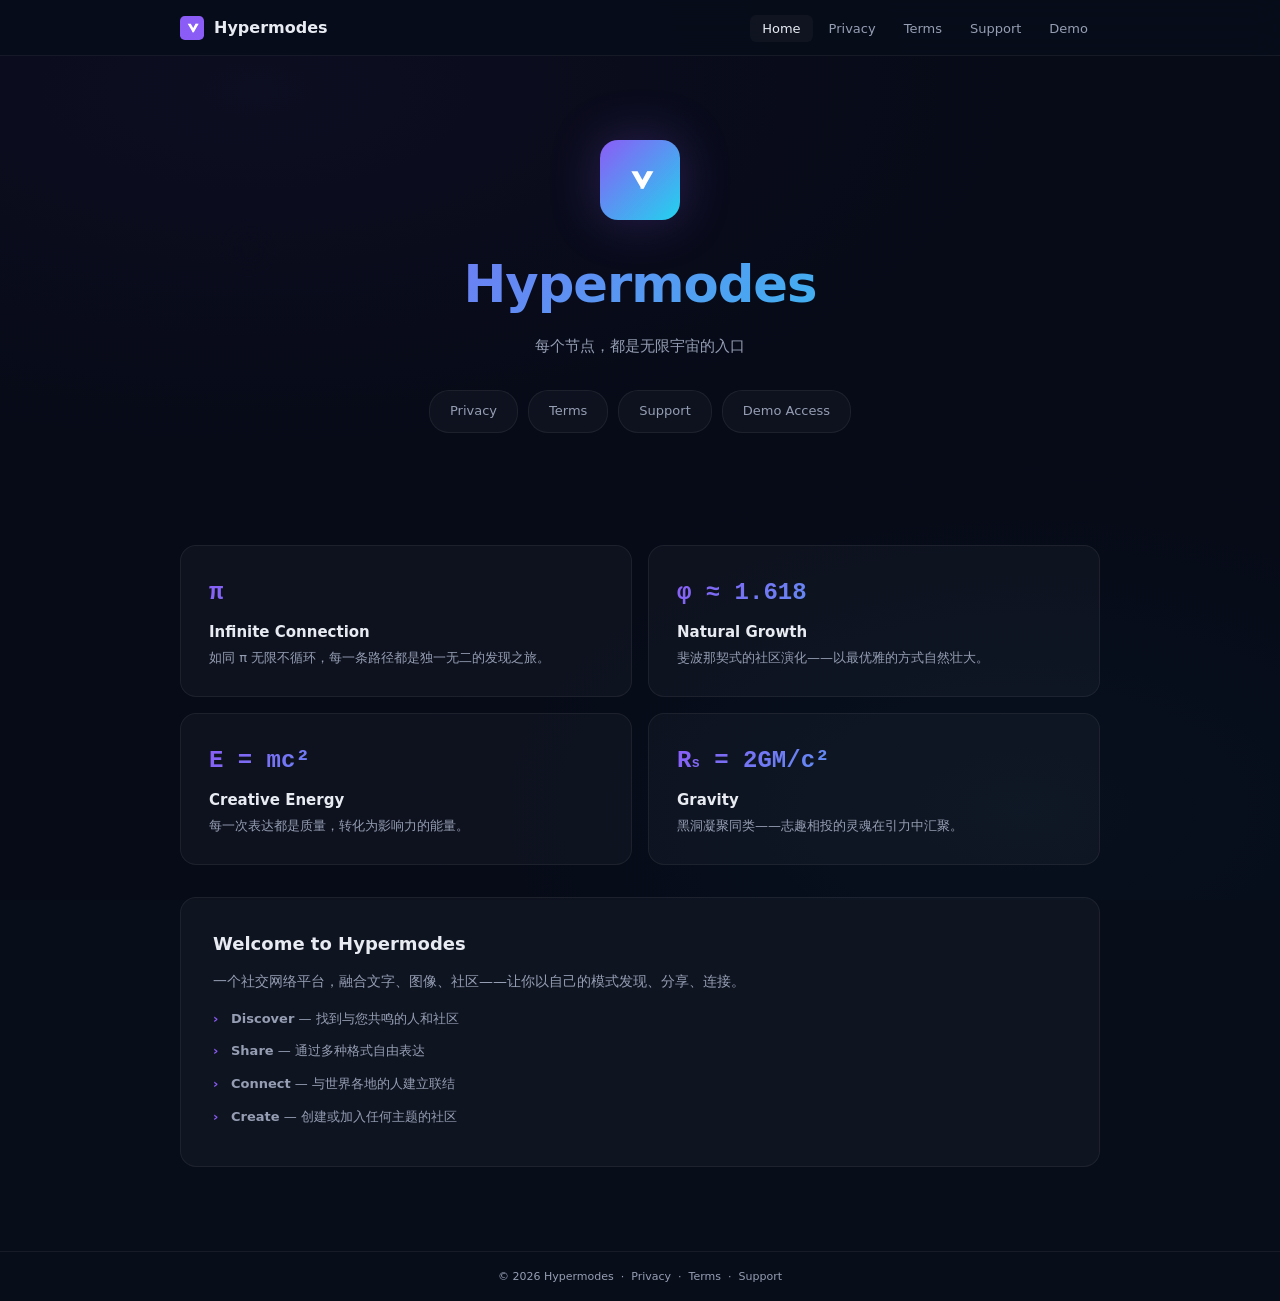
==== commit e159d481: "v3: animation-driven redesign — pi river canvas + fibonacci spiral + clean layout" ====
--- a/index.html
+++ b/index.html
@@ -1,115 +1,97 @@
-1|<!DOCTYPE html>
-2|<html lang="en">
-3|<head>
-4|<meta charset="UTF-8">
-5|<meta name="viewport" content="width=device-width,initial-scale=1.0">
-6|<title>Hypermodes — Connect Beyond Modes</title>
-7|<meta name="description" content="Hypermodes is a social app that connects people across different modes of expression. Discover, share, and connect.">
-8|<link rel="icon" href="assets/app-icon.svg" type="image/svg+xml">
-9|<link rel="stylesheet" href="css/style.css">
-10|</head>
-11|<body>
-12|
-13|<nav>
-14|  <div class="nav-inner">
-15|    <a href="index.html" class="nav-brand">
-16|      <svg viewBox="0 0 200 200"><defs><linearGradient id="g" x1="0" y1="0" x2="200" y2="200"><stop offset="0%" stop-color="#7c3aed"/><stop offset="100%" stop-color="#06b6d4"/></linearGradient></defs><rect width="200" height="200" rx="40" fill="url(#g)"/><path d="M64 64h26l20 36 20-36h26l-42 72h-8L64 64z" fill="#fff"/><path d="M130 64h16l-30 72h-16l30-72z" fill="rgba(255,255,255,0.6)"/></svg>
-17|      Hypermodes
-18|    </a>
-19|    <button class="nav-toggle" onclick="document.querySelector('.nav-links').classList.toggle('open')" aria-label="Menu"><svg width="24" height="24" viewBox="0 0 24 24" fill="none" stroke="currentColor" stroke-width="2"><path d="M3 12h18M3 6h18M3 18h18"/></svg></button>
-20|    <ul class="nav-links">
-21|      <li><a href="index.html" class="active">Home</a></li>
-22|      <li><a href="privacy.html">Privacy</a></li>
-23|      <li><a href="terms.html">Terms</a></li>
-24|      <li><a href="support.html">Support</a></li>
-25|      <li><a href="demo.html">Demo</a></li>
-26|    </ul>
-27|  </div>
-28|</nav>
-29|
-30|<main>
-31|  <div class="container">
-32|
-33|    <!-- Hero -->
-34|    <section class="hero">
-35|      <div class="hero-pi" aria-hidden="true">
-36|        3.1415926535 8979323846 2643383279 5028841971 6939937510
-37|        5820974944 5923078164 0628620899 8628034825 3421170679
-38|        8214808651 3282306647 0938446095 5058223172 5359408128
-39|        4811174502 8410270193 8521105559 6446229489 5493038196
-40|        4428810975 6659334461 2847564823 3786783165 2712019091
-41|        4564856692 3460348610 4543266482 1339360726 0249141273
-42|      </div>
-43|      <div class="hero-logo">
-44|        <svg viewBox="0 0 200 200"><path d="M64 64h26l20 36 20-36h26l-42 72h-8L64 64z" fill="#fff"/><path d="M130 64h16l-30 72h-16l30-72z" fill="rgba(255,255,255,0.6)"/></svg>
-45|      </div>
-46|      <h1>Hypermodes</h1>
-47|      <p class="subtitle">连接超越维度。每一个节点，都是无限宇宙的入口。</p>
-48|      <div class="formula-tag">π = 3.1415926535…  infinite, non-repeating</div>
-49|      <div class="quick-links">
-50|        <a href="privacy.html" class="quick-link">Privacy</a>
-51|        <a href="terms.html" class="quick-link">Terms</a>
-52|        <a href="support.html" class="quick-link">Support</a>
-53|        <a href="demo.html" class="quick-link">Demo Access</a>
-54|      </div>
-55|    </section>
-56|
-57|    <!-- Concept Grid -->
-58|    <div class="concept-grid">
-59|      <div class="concept-card">
-60|        <div class="concept-formula">π</div>
-61|        <div class="concept-name">无限连结 · Infinite Connections</div>
-62|        <div class="concept-title">永不重复的关系网络</div>
-63|        <div class="concept-desc">如同圆周率 π 的无限不循环，Hypermodes 上每一次连接都是独一无二的。发现与您共鸣的人与社区，每条路径都不重复。</div>
-64|      </div>
-65|      <div class="concept-card">
-66|        <div class="concept-formula">φ ≈ 1.618</div>
-67|        <div class="concept-name">自然生长 · Natural Growth</div>
-68|        <div class="concept-title">斐波那契式的社区演化</div>
-69|        <div class="concept-desc">黄金比例支配着宇宙中一切美的生长。您的社区像向日葵的花序一样，以最自然、最优雅的方式壮大。</div>
-70|      </div>
-71|      <div class="concept-card">
-72|        <div class="concept-formula">E = mc²</div>
-73|        <div class="concept-name">释放创造 · Creative Energy</div>
-74|        <div class="concept-title">质量的平方转化为能量</div>
-75|        <div class="concept-desc">你的一切表达——文字、图片、思想——都是质量。Hypermodes 将它们转化为影响力的能量，让创造连接世界。</div>
-76|      </div>
-77|      <div class="concept-card">
-78|        <div class="concept-formula">Rₛ = 2GM/c²</div>
-79|        <div class="concept-name">引力聚集 · Gravitational Pull</div>
-80|        <div class="concept-title">事件视界汇聚同类灵魂</div>
-81|        <div class="concept-desc">正如黑洞的史瓦西半径将一切拉向中心，Hypermodes 的热点话题和活跃社区形成了不可抗拒的引力场，将志趣相投的人聚集在一起。</div>
-82|      </div>
-83|    </div>
-84|
-85|    <!-- Intro -->
-86|    <div class="intro-section">
-87|      <div class="section-label">// what is hypermodes</div>
-88|      <h2>Welcome to Hypermodes</h2>
-89|      <div class="content">
-90|        <p>Hypermodes 是一个社交网络应用，融合了多维表达方式——文字、图像、社区——让你以自己的"模式"发现世界、分享自我、连接他人。</p>
-91|        <ul>
-92|          <li><strong>发现 (Discover)</strong> — 找到与您兴趣匹配的人和社区</li>
-93|          <li><strong>分享 (Share)</strong> — 通过多种内容格式自由表达</li>
-94|          <li><strong>连接 (Connect)</strong> — 与世界各地的人建立真正的联系</li>
-95|          <li><strong>创造 (Create)</strong> — 围绕任何主题创建或加入社区</li>
-96|        </ul>
-97|      </div>
-98|    </div>
-99|
-100|  </div>
-101|</main>
-102|
-103|<footer>
-104|  <div class="container">
-105|    <p>&copy; 2026 Hypermodes. All rights reserved. &nbsp;·&nbsp; <a href="privacy.html">Privacy</a> &nbsp;·&nbsp; <a href="terms.html">Terms</a> &nbsp;·&nbsp; <a href="support.html">Support</a></p>
-106|  </div>
-107|</footer>
-108|
-109|<script>
-110|const p=location.pathname.split('/').pop()||'index.html';
-111|document.querySelectorAll('.nav-links a').forEach(a=>a.classList.toggle('active',a.getAttribute('href')===p));
-112|</script>
-113|</body>
-114|</html>
-115|+<!DOCTYPE html>
+<html lang="en">
+<head>
+<meta charset="UTF-8">
+<meta name="viewport" content="width=device-width,initial-scale=1.0">
+<title>Hypermodes — Connect Beyond Modes</title>
+<meta name="description" content="Hypermodes is a social app. Discover, share, connect.">
+<link rel="icon" href="assets/app-icon.svg" type="image/svg+xml">
+<link rel="stylesheet" href="css/style.css">
+</head>
+<body>
+
+<canvas id="piCanvas"></canvas>
+<canvas id="spiralCanvas" class="spiral-decor"></canvas>
+
+<nav>
+  <div class="nav-inner">
+    <a href="index.html" class="nav-brand">
+      <svg viewBox="0 0 200 200"><defs><linearGradient id="g" x1="0" y1="0" x2="200" y2="200"><stop offset="0%" stop-color="#8b5cf6"/><stop offset="100%" stop-color="#22d3ee"/></linearGradient></defs><rect width="200" height="200" rx="40" fill="url(#g)"/><path d="M64 64h26l20 36 20-36h26l-42 72h-8L64 64z" fill="#fff"/><path d="M130 64h16l-30 72h-16l30-72z" fill="rgba(255,255,255,0.6)"/></svg>
+      Hypermodes
+    </a>
+    <button class="nav-toggle" onclick="document.querySelector('.nav-links').classList.toggle('open')" aria-label="Menu">
+      <svg width="22" height="22" viewBox="0 0 24 24" fill="none" stroke="currentColor" stroke-width="2"><path d="M3 12h18M3 6h18M3 18h18"/></svg>
+    </button>
+    <ul class="nav-links">
+      <li><a href="index.html" class="active">Home</a></li>
+      <li><a href="privacy.html">Privacy</a></li>
+      <li><a href="terms.html">Terms</a></li>
+      <li><a href="support.html">Support</a></li>
+      <li><a href="demo.html">Demo</a></li>
+    </ul>
+  </div>
+</nav>
+
+<main>
+  <div class="container">
+
+    <section class="hero">
+      <div class="hero-logo">
+        <svg viewBox="0 0 200 200"><path d="M64 64h26l20 36 20-36h26l-42 72h-8L64 64z" fill="#fff"/><path d="M130 64h16l-30 72h-16l30-72z" fill="rgba(255,255,255,0.6)"/></svg>
+      </div>
+      <h1>Hypermodes</h1>
+      <p class="tagline">每个节点，都是无限宇宙的入口</p>
+      <div class="quick-nav">
+        <a href="privacy.html">Privacy</a>
+        <a href="terms.html">Terms</a>
+        <a href="support.html">Support</a>
+        <a href="demo.html">Demo Access</a>
+      </div>
+    </section>
+
+    <div class="features">
+      <div class="feat-card">
+        <div class="feat-icon">&#960;</div>
+        <div class="feat-title">Infinite Connection</div>
+        <div class="feat-desc">如同 &#960; 无限不循环，每一条路径都是独一无二的发现之旅。</div>
+      </div>
+      <div class="feat-card">
+        <div class="feat-icon">&#966; &#8776; 1.618</div>
+        <div class="feat-title">Natural Growth</div>
+        <div class="feat-desc">斐波那契式的社区演化——以最优雅的方式自然壮大。</div>
+      </div>
+      <div class="feat-card">
+        <div class="feat-icon">E = mc&#178;</div>
+        <div class="feat-title">Creative Energy</div>
+        <div class="feat-desc">每一次表达都是质量，转化为影响力的能量。</div>
+      </div>
+      <div class="feat-card">
+        <div class="feat-icon">R<span style="font-size:14px">s</span> = 2GM/c&#178;</div>
+        <div class="feat-title">Gravity</div>
+        <div class="feat-desc">黑洞凝聚同类——志趣相投的灵魂在引力中汇聚。</div>
+      </div>
+    </div>
+
+    <div class="about">
+      <h2>Welcome to Hypermodes</h2>
+      <p>一个社交网络平台，融合文字、图像、社区——让你以自己的模式发现、分享、连接。</p>
+      <ul>
+        <li><strong>Discover</strong> — 找到与您共鸣的人和社区</li>
+        <li><strong>Share</strong> — 通过多种格式自由表达</li>
+        <li><strong>Connect</strong> — 与世界各地的人建立联结</li>
+        <li><strong>Create</strong> — 创建或加入任何主题的社区</li>
+      </ul>
+    </div>
+
+  </div>
+</main>
+
+<footer>
+  <div class="container">
+    <p>&copy; 2026 Hypermodes &nbsp;·&nbsp; <a href="privacy.html">Privacy</a> &nbsp;·&nbsp; <a href="terms.html">Terms</a> &nbsp;·&nbsp; <a href="support.html">Support</a></p>
+  </div>
+</footer>
+
+<script src="js/main.js"></script>
+</body>
+</html>
--- a/css/style.css
+++ b/css/style.css
@@ -1,677 +1,259 @@
-1|/* =========================================================
-2|   Hypermodes — v2 Formula Universe
-3|   Apple App Review Site
-4|   ========================================================= */
-5|
-6|/* --- Reset & Variables --- */
-7|*,*::before,*::after{box-sizing:border-box;margin:0;padding:0}
-8|
-9|:root{
-10|  --bg-deep:#05081a;
-11|  --bg-space:#080d28;
-12|  --bg-card:rgba(255,255,255,0.03);
-13|  --bg-card-hover:rgba(255,255,255,0.06);
-14|  --border:rgba(255,255,255,0.06);
-15|  --border-glow:rgba(124,58,237,0.15);
-16|  --text:#e2e8f0;
-17|  --text-dim:#94a3b8;
-18|  --text-muted:#64748b;
-19|  --purple:#7c3aed;
-20|  --purple-glow:rgba(124,58,237,0.3);
-21|  --cyan:#06b6d4;
-22|  --cyan-glow:rgba(6,182,212,0.2);
-23|  --gradient:linear-gradient(135deg,#7c3aed 0%,#06b6d4 100%);
-24|  --gradient-soft:linear-gradient(135deg,rgba(124,58,237,0.12) 0%,rgba(6,182,212,0.12) 100%);
-25|  --radius-sm:8px;
-26|  --radius-md:13px;
-27|  --radius-lg:21px;
-28|  --font:'Inter',-apple-system,BlinkMacSystemFont,'SF Pro Display','Segoe UI',system-ui,sans-serif;
-29|  --mono:'JetBrains Mono','Fira Code','SF Mono',monospace;
-30|  --golden:61.8%;
-31|  --max-w:960px;
-32|}
-33|
-34|html{scroll-behavior:smooth}
-35|body{
-36|  font-family:var(--font);
-37|  background:var(--bg-deep);
-38|  color:var(--text);
-39|  line-height:1.7;
-40|  min-height:100vh;
-41|  -webkit-font-smoothing:antialiased;
-42|  overflow-x:hidden;
-43|}
-44|
-45|/* --- Animated Space Background --- */
-46|body::before{
-47|  content:'';
-48|  position:fixed;inset:0;pointer-events:none;z-index:-1;
-49|  background:
-50|    radial-gradient(ellipse 80% 60% at 0% 10%,rgba(124,58,237,0.06) 0%,transparent 60%),
-51|    radial-gradient(ellipse 60% 50% at 100% 90%,rgba(6,182,212,0.04) 0%,transparent 60%),
-52|    radial-gradient(ellipse 40% 40% at 50% 50%,rgba(124,58,237,0.03) 0%,transparent 70%);
-53|}
-54|
-55|/* --- Formula Watermark (page background) --- */
-56|.formula-bg{
-57|  position:fixed;
-58|  inset:0;pointer-events:none;z-index:-1;
-59|  display:flex;align-items:center;justify-content:center;
-60|  font-family:var(--mono);
-61|  font-size:clamp(80px,12vw,180px);
-62|  font-weight:700;
-63|  color:rgba(255,255,255,0.015);
-64|  white-space:nowrap;
-65|  user-select:none;
-66|  overflow:hidden;
-67|}
-68|
-69|/* --- Navigation --- */
-70|nav{
-71|  position:fixed;top:0;left:0;right:0;z-index:100;
-72|  background:rgba(5,8,26,0.88);
-73|  backdrop-filter:blur(24px);
-74|  border-bottom:1px solid var(--border);
-75|}
-76|
-77|.nav-inner{
-78|  max-width:var(--max-w);
-79|  margin:0 auto;
-80|  padding:0 24px;
-81|  display:flex;
-82|  align-items:center;
-83|  justify-content:space-between;
-84|  height:64px;
-85|}
-86|
-87|.nav-brand{
-88|  display:flex;
-89|  align-items:center;
-90|  gap:10px;
-91|  text-decoration:none;
-92|  font-weight:700;
-93|  font-size:17px;
-94|  color:var(--text);
-95|  letter-spacing:-0.01em;
-96|}
-97|
-98|.nav-brand svg{width:26px;height:26px}
-99|
-100|.nav-links{
-101|  display:flex;
-102|  gap:2px;
-103|  list-style:none;
-104|}
-105|
-106|.nav-links a{
-107|  color:var(--text-dim);
-108|  text-decoration:none;
-109|  font-size:13px;
-110|  font-weight:500;
-111|  padding:6px 12px;
-112|  border-radius:var(--radius-sm);
-113|  transition:all .2s;
-114|  letter-spacing:0.01em;
-115|}
-116|
-117|.nav-links a:hover,
-118|.nav-links a.active{
-119|  color:var(--text);
-120|  background:var(--bg-card);
-121|}
-122|
-123|.nav-toggle{
-124|  display:none;
-125|  background:none;
-126|  border:none;
-127|  color:var(--text);
-128|  cursor:pointer;
-129|  padding:8px;
-130|}
-131|
-132|/* --- Layout --- */
-133|.container{
-134|  max-width:var(--max-w);
-135|  margin:0 auto;
-136|  padding:0 24px;
-137|}
-138|
-139|main{
-140|  padding-top:96px;
-141|  padding-bottom:80px;
-142|  position:relative;
-143|  z-index:1;
-144|}
-145|
-146|/* ========================================
-147|   INDEX — Hero + Concept Cards
-148|   ======================================== */
-149|
-150|.hero{
-151|  text-align:center;
-152|  padding:72px 0 48px;
-153|  position:relative;
-154|}
-155|
-156|/* Pi digits floating background */
-157|.hero-pi{
-158|  position:absolute;
-159|  inset:0;pointer-events:none;z-index:-1;
-160|  display:flex;
-161|  flex-wrap:wrap;
-162|  align-items:flex-start;
-163|  justify-content:center;
-164|  gap:6px;
-165|  padding:20px 40px;
-166|  font-family:var(--mono);
-167|  font-size:13px;
-168|  color:rgba(255,255,255,0.025);
-169|  line-height:1;
-170|  overflow:hidden;
-171|  max-height:100%;
-172|  mask-image:radial-gradient(ellipse 70% 70% at 50% 50%,black 30%,transparent 70%);
-173|}
-174|
-175|.hero-logo{
-176|  width:88px;
-177|  height:88px;
-178|  margin:0 auto 28px;
-179|  background:var(--gradient);
-180|  border-radius:20px;
-181|  padding:18px;
-182|  box-shadow:0 0 80px var(--purple-glow),0 0 30px rgba(6,182,212,0.15);
-183|  position:relative;
-184|}
-185|
-186|.hero-logo::after{
-187|  content:'';
-188|  position:absolute;
-189|  inset:-4px;
-190|  border-radius:24px;
-191|  border:1px solid var(--border-glow);
-192|  animation:pulse-ring 3s ease-in-out infinite;
-193|}
-194|
-195|@keyframes pulse-ring{
-196|  0%,100%{opacity:0}
-197|  50%{opacity:1}
-198|}
-199|
-200|.hero h1{
-201|  font-size:clamp(2.6rem,7vw,4.2rem);
-202|  font-weight:800;
-203|  background:var(--gradient);
-204|  -webkit-background-clip:text;
-205|  -webkit-text-fill-color:transparent;
-206|  background-clip:text;
-207|  line-height:1.1;
-208|  margin-bottom:12px;
-209|  letter-spacing:-0.02em;
-210|}
-211|
-212|.hero .subtitle{
-213|  font-size:clamp(1rem,2.2vw,1.25rem);
-214|  color:var(--text-dim);
-215|  max-width:560px;
-216|  margin:0 auto 12px;
-217|  line-height:1.6;
-218|}
-219|
-220|.hero .formula-tag{
-221|  display:inline-block;
-222|  font-family:var(--mono);
-223|  font-size:13px;
-224|  color:var(--cyan);
-225|  background:var(--cyan-glow);
-226|  padding:4px 14px;
-227|  border-radius:100px;
-228|  margin-bottom:36px;
-229|  border:1px solid rgba(6,182,212,0.15);
-230|}
-231|
-232|/* Navigation badges */
-233|.quick-links{
-234|  display:flex;
-235|  flex-wrap:wrap;
-236|  gap:8px;
-237|  justify-content:center;
-238|  margin-bottom:48px;
-239|}
-240|
-241|.quick-link{
-242|  display:inline-flex;
-243|  align-items:center;
-244|  gap:8px;
-245|  padding:10px 18px;
-246|  background:var(--bg-card);
-247|  border:1px solid var(--border);
-248|  border-radius:100px;
-249|  font-size:13px;
-250|  color:var(--text-dim);
-251|  text-decoration:none;
-252|  transition:all .2s;
-253|}
-254|
-255|.quick-link:hover{
-256|  background:var(--bg-card-hover);
-257|  border-color:var(--purple);
-258|  color:var(--text);
-259|  box-shadow:0 0 20px rgba(124,58,237,0.1);
-260|}
-261|
-262|/* -- Concept Grid -- */
-263|.concept-grid{
-264|  display:grid;
-265|  grid-template-columns:1fr 1fr;
-266|  gap:21px;
-267|  margin:48px 0;
-268|}
-269|
-270|.concept-card{
-271|  background:var(--bg-card);
-272|  border:1px solid var(--border);
-273|  border-radius:var(--radius-lg);
-274|  padding:34px;
-275|  position:relative;
-276|  overflow:hidden;
-277|  transition:all .3s;
-278|}
-279|
-280|.concept-card:hover{
-281|  background:var(--bg-card-hover);
-282|  border-color:var(--border-glow);
-283|  transform:translateY(-2px);
-284|  box-shadow:0 8px 40px rgba(124,58,237,0.08);
-285|}
-286|
-287|.concept-formula{
-288|  font-family:var(--mono);
-289|  font-size:28px;
-290|  font-weight:700;
-291|  background:var(--gradient);
-292|  -webkit-background-clip:text;
-293|  -webkit-text-fill-color:transparent;
-294|  background-clip:text;
-295|  margin-bottom:8px;
-296|}
-297|
-298|.concept-name{
-299|  font-size:12px;
-300|  color:var(--text-muted);
-301|  text-transform:uppercase;
-302|  letter-spacing:.06em;
-303|  margin-bottom:12px;
-304|}
-305|
-306|.concept-title{
-307|  font-size:18px;
-308|  font-weight:700;
-309|  margin-bottom:8px;
-310|  color:var(--text);
-311|}
-312|
-313|.concept-desc{
-314|  font-size:14px;
-315|  color:var(--text-dim);
-316|  line-height:1.6;
-317|}
-318|
-319|/* -- Intro Section -- */
-320|.intro-section{
-321|  background:var(--bg-card);
-322|  border:1px solid var(--border);
-323|  border-radius:var(--radius-lg);
-324|  padding:40px;
-325|  margin:34px 0;
-326|  position:relative;
-327|  overflow:hidden;
-328|}
-329|
-330|.intro-section::before{
-331|  content:'';
-332|  position:absolute;
-333|  top:0;left:0;
-334|  width:100%;
-335|  height:100%;
-336|  background:
-337|    linear-gradient(135deg,rgba(124,58,237,0.04) 0%,transparent 50%),
-338|    linear-gradient(225deg,rgba(6,182,212,0.04) 50%,transparent 100%);
-339|  pointer-events:none;
-340|}
-341|
-342|.intro-section h2{
-343|  font-size:22px;
-344|  font-weight:700;
-345|  margin-bottom:12px;
-346|  position:relative;
-347|}
-348|
-349|.intro-section .section-label{
-350|  font-family:var(--mono);
-351|  font-size:11px;
-352|  color:var(--cyan);
-353|  text-transform:uppercase;
-354|  letter-spacing:.08em;
-355|  margin-bottom:8px;
-356|  position:relative;
-357|}
-358|
-359|.intro-section .content{
-360|  font-size:15px;
-361|  color:var(--text-dim);
-362|  position:relative;
-363|}
-364|
-365|.intro-section .content ul{
-366|  margin:12px 0 0 20px;
-367|  list-style:none;
-368|}
-369|
-370|.intro-section .content ul li{
-371|  margin-bottom:10px;
-372|  padding-left:20px;
-373|  position:relative;
-374|}
-375|
-376|.intro-section .content ul li::before{
-377|  content:'→';
-378|  position:absolute;
-379|  left:0;
-380|  color:var(--purple);
-381|  font-family:var(--mono);
-382|}
-383|
-384|/* ========================================
-385|   STANDARD PAGE HEADER
-386|   ======================================== */
-387|
-388|.page-header{
-389|  text-align:center;
-390|  padding:48px 0 34px;
-391|  position:relative;
-392|  z-index:1;
-393|}
-394|
-395|.page-header h1{
-396|  font-size:clamp(1.8rem,4vw,2.6rem);
-397|  font-weight:800;
-398|  background:var(--gradient);
-399|  -webkit-background-clip:text;
-400|  -webkit-text-fill-color:transparent;
-401|  background-clip:text;
-402|  margin-bottom:8px;
-403|}
-404|
-405|.page-header .formula-display{
-406|  font-family:var(--mono);
-407|  font-size:clamp(20px,3vw,32px);
-408|  color:var(--cyan);
-409|  margin-bottom:8px;
-410|  text-shadow:0 0 30px var(--cyan-glow);
-411|}
-412|
-413|.page-header .page-subtitle{
-414|  color:var(--text-dim);
-415|  font-size:15px;
-416|  margin-bottom:4px;
-417|}
-418|
-419|.page-header .page-date{
-420|  font-size:12px;
-421|  color:var(--text-muted);
-422|}
-423|
-424|/* ========================================
-425|   CONTENT CARDS (privacy, terms, support, demo)
-426|   ======================================== */
-427|
-428|.content-card{
-429|  background:var(--bg-card);
-430|  border:1px solid var(--border);
-431|  border-radius:var(--radius-lg);
-432|  padding:40px;
-433|  margin-bottom:21px;
-434|  position:relative;
-435|  z-index:1;
-436|}
-437|
-438|.content-card:hover{
-439|  border-color:var(--border-glow);
-440|}
-441|
-442|.content-card .content{
-443|  font-size:15px;
-444|  line-height:1.85;
-445|  color:var(--text-dim);
-446|}
-447|
-448|.content-card .content h2{
-449|  font-size:20px;
-450|  font-weight:700;
-451|  color:var(--text);
-452|  margin-top:34px;
-453|  margin-bottom:8px;
-454|  padding-bottom:8px;
-455|  border-bottom:1px solid var(--border);
-456|}
-457|
-458|.content-card .content h2:first-child{margin-top:0}
-459|
-460|.content-card .content h3{
-461|  font-size:16px;
-462|  font-weight:600;
-463|  color:var(--text);
-464|  margin-top:21px;
-465|  margin-bottom:6px;
-466|}
-467|
-468|.content-card .content p{margin-bottom:13px}
-469|.content-card .content ul,.content-card .content ol{margin:0 0 13px 21px}
-470|.content-card .content li{margin-bottom:8px;padding-left:4px}
-471|.content-card .content strong{color:var(--text)}
-472|.content-card .content a{color:var(--cyan);text-decoration:none;border-bottom:1px solid transparent;transition:border-color .2s}
-473|.content-card .content a:hover{border-color:var(--cyan)}
-474|
-475|/* ========================================
-476|   SPECIAL ELEMENTS
-477|   ======================================== */
-478|
-479|/* Highlight box (demo access, important notice) */
-480|.highlight-box{
-481|  background:var(--gradient-soft);
-482|  border:1px solid var(--border-glow);
-483|  border-radius:var(--radius-lg);
-484|  padding:34px;
-485|  text-align:center;
-486|  margin-bottom:21px;
-487|  position:relative;
-488|  z-index:1;
-489|}
-490|
-491|.highlight-box .formula-inset{
-492|  font-family:var(--mono);
-493|  font-size:18px;
-494|  color:var(--cyan);
-495|  text-shadow:0 0 20px var(--cyan-glow);
-496|  margin-bottom:12px;
-497|}
-498|
-499|.highlight-box h3{
-500|  font-size:17px;
-501|  font-weight:700;
-502|  margin-bottom:8px;
-503|}
-504|
-505|.highlight-box p{
-506|  color:var(--text-dim);
-507|  font-size:14px;
-508|  margin-bottom:12px;
-509|}
-510|
-511|.tag{
-512|  display:inline-block;
-513|  padding:8px 20px;
-514|  background:var(--bg-card);
-515|  border:1px solid var(--border);
-516|  border-radius:100px;
-517|  font-family:var(--mono);
-518|  font-size:13px;
-519|  color:var(--cyan);
-520|}
-521|
-522|/* Contact links */
-523|.contact-row{
-524|  display:flex;
-525|  flex-wrap:wrap;
-526|  gap:13px;
-527|  margin:13px 0;
-528|}
-529|
-530|.contact-item{
-531|  flex:1;
-532|  min-width:200px;
-533|  display:flex;
-534|  align-items:center;
-535|  gap:13px;
-536|  padding:16px 21px;
-537|  background:var(--bg-card);
-538|  border:1px solid var(--border);
-539|  border-radius:var(--radius-md);
-540|  text-decoration:none;
-541|  color:var(--text);
-542|  transition:all .2s;
-543|}
-544|
-545|.contact-item:hover{
-546|  background:var(--bg-card-hover);
-547|  border-color:var(--purple);
-548|  box-shadow:0 0 20px rgba(124,58,237,0.06);
-549|}
-550|
-551|.contact-item-icon{
-552|  width:40px;height:40px;
-553|  display:flex;align-items:center;justify-content:center;
-554|  border-radius:10px;
-555|  background:var(--gradient-soft);
-556|  flex-shrink:0;
-557|}
-558|
-559|.contact-item-body{flex:1}
-560|.contact-item-label{font-size:11px;color:var(--text-muted);text-transform:uppercase;letter-spacing:.06em;margin-bottom:2px}
-561|.contact-item-value{font-size:14px;font-weight:500}
-562|
-563|/* FAQ */
-564|.faq-item{
-565|  border-bottom:1px solid var(--border);
-566|  padding:21px 0;
-567|}
-568|
-569|.faq-item:last-child{border-bottom:none}
-570|
-571|.faq-q{
-572|  font-weight:600;
-573|  color:var(--text);
-574|  font-size:15px;
-575|  margin-bottom:6px;
-576|}
-577|
-578|.faq-a{
-579|  color:var(--text-dim);
-580|  font-size:14px;
-581|  line-height:1.7;
-582|}
-583|
-584|.faq-a a{
-585|  color:var(--cyan);
-586|  text-decoration:none;
-587|  border-bottom:1px solid transparent;
-588|  transition:border-color .2s;
-589|}
-590|
-591|.faq-a a:hover{border-color:var(--cyan)}
-592|
-593|/* Steps (demo page) */
-594|.step-list{
-595|  list-style:none;
-596|  counter-reset:step;
-597|}
-598|
-599|.step-list li{
-600|  counter-increment:step;
-601|  padding:16px 0 16px 48px;
-602|  position:relative;
-603|  border-bottom:1px solid var(--border);
-604|}
-605|
-606|.step-list li:last-child{border-bottom:none}
-607|
-608|.step-list li::before{
-609|  content:counter(step);
-610|  position:absolute;
-611|  left:0;top:13px;
-612|  width:34px;height:34px;
-613|  border-radius:50%;
-614|  background:var(--gradient-soft);
-615|  border:1px solid var(--border-glow);
-616|  display:flex;
-617|  align-items:center;
-618|  justify-content:center;
-619|  font-family:var(--mono);
-620|  font-size:13px;
-621|  font-weight:600;
-622|  color:var(--cyan);
-623|}
-624|
-625|.step-list li strong{display:block;margin-bottom:2px;color:var(--text)}
-626|.step-list li span{font-size:14px;color:var(--text-dim)}
-627|
-628|/* ========================================
-629|   FOOTER
-630|   ======================================== */
-631|
-632|footer{
-633|  border-top:1px solid var(--border);
-634|  padding:21px 0;
-635|  text-align:center;
-636|}
-637|
-638|footer p{
-639|  font-size:12px;
-640|  color:var(--text-muted);
-641|}
-642|
-643|footer a{
-644|  color:var(--text-dim);
-645|  text-decoration:none;
-646|}
-647|
-648|footer a:hover{color:var(--text)}
-649|
-650|/* ========================================
-651|   RESPONSIVE
-652|   ======================================== */
-653|
-654|@media(max-width:768px){
-655|  .nav-toggle{display:block}
-656|  .nav-links{
-657|    display:none;
-658|    position:absolute;top:64px;left:0;right:0;
-659|    flex-direction:column;
-660|    background:rgba(5,8,26,0.98);
-661|    backdrop-filter:blur(24px);
-662|    border-bottom:1px solid var(--border);
-663|    padding:12px 24px;
-664|    gap:2px;
-665|  }
-666|  .nav-links.open{display:flex}
-667|
-668|  .hero{padding:40px 0 24px}
-669|  .hero-logo{width:64px;height:64px;padding:14px;margin-bottom:20px}
-670|  .concept-grid{grid-template-columns:1fr;gap:13px}
-671|  .concept-card{padding:24px}
-672|  .intro-section,.content-card{padding:24px}
-673|  .page-header{padding:32px 0 21px}
-674|  .contact-item{flex-direction:column;text-align:center}
-675|  .contact-item-icon{margin:0 auto}
-676|}
-677|+/*
+ * Hypermodes — Formula Universe v3
+ * Animation-first design
+ */
+
+*,*::before,*::after{box-sizing:border-box;margin:0;padding:0}
+
+:root{
+  --bg:#080d1a;
+  --card:rgba(255,255,255,0.03);
+  --border:rgba(255,255,255,0.06);
+  --text:#e8ecf2;
+  --dim:#959eb3;
+  --purple:#8b5cf6;
+  --cyan:#22d3ee;
+  --font:system-ui,-apple-system,'Segoe UI',sans-serif;
+  --mono:'Courier New',monospace;
+  --grad:linear-gradient(135deg,var(--purple),var(--cyan));
+  --max:960px;
+}
+
+html{scroll-behavior:smooth}
+body{
+  font-family:var(--font);
+  background:var(--bg);
+  color:var(--text);
+  line-height:1.6;
+  overflow-x:hidden;
+  -webkit-font-smoothing:antialiased;
+}
+
+/* == Space glow == */
+body::before{
+  content:'';position:fixed;inset:0;z-index:-2;pointer-events:none;
+  background:
+    radial-gradient(ellipse 60% 40% at 20% 10%,rgba(139,92,246,0.07),transparent),
+    radial-gradient(ellipse 50% 40% at 80% 90%,rgba(34,211,238,0.05),transparent);
+}
+
+/* == Canvas layers == */
+#piCanvas,#spiralCanvas{
+  position:fixed;
+  inset:0;z-index:-1;pointer-events:none;
+}
+
+/* == Nav == */
+nav{
+  position:fixed;top:0;left:0;right:0;z-index:100;
+  background:rgba(8,13,26,0.85);
+  backdrop-filter:blur(16px);
+  border-bottom:1px solid var(--border);
+  height:56px;
+}
+
+.nav-inner{
+  max-width:var(--max);margin:0 auto;
+  height:100%;
+  display:flex;align-items:center;justify-content:space-between;
+  padding:0 20px;
+}
+
+.nav-brand{
+  display:flex;align-items:center;gap:10px;
+  text-decoration:none;font-weight:700;font-size:16px;color:var(--text);
+}
+
+.nav-brand svg{width:24px;height:24px}
+
+.nav-links{display:flex;gap:4px;list-style:none}
+.nav-links a{
+  color:var(--dim);text-decoration:none;font-size:13px;
+  padding:6px 12px;border-radius:6px;transition:all .2s;
+}
+.nav-links a:hover,.nav-links a.active{color:var(--text);background:var(--card)}
+
+.nav-toggle{display:none;background:none;border:none;color:var(--text);cursor:pointer;padding:6px}
+
+/* == Layout == */
+.container{max-width:var(--max);margin:0 auto;padding:0 20px}
+main{padding-top:80px;padding-bottom:60px;position:relative;z-index:1}
+
+/* == Hero == */
+.hero{
+  text-align:center;
+  padding:60px 0 40px;
+  position:relative;
+}
+
+.hero-logo{
+  width:80px;height:80px;margin:0 auto 24px;
+  background:var(--grad);border-radius:18px;padding:16px;
+  box-shadow:0 0 50px rgba(139,92,246,0.25);
+  animation:float 3s ease-in-out infinite;
+}
+
+@keyframes float{0%,100%{transform:translateY(0)}50%{transform:translateY(-8px)}}
+
+.hero h1{
+  font-size:clamp(2rem,5vw,3.2rem);font-weight:800;
+  background:var(--grad);
+  -webkit-background-clip:text;
+  background-clip:text;
+  color:transparent;
+  letter-spacing:-0.02em;
+  margin-bottom:8px;
+}
+
+.hero .tagline{
+  font-size:15px;color:var(--dim);margin-bottom:32px;
+}
+
+/* == Quick nav buttons == */
+.quick-nav{
+  display:flex;flex-wrap:wrap;gap:10px;justify-content:center;margin-bottom:40px;
+}
+
+.quick-nav a{
+  text-decoration:none;color:var(--dim);font-size:13px;
+  padding:10px 20px;background:var(--card);border:1px solid var(--border);
+  border-radius:20px;transition:all .25s;
+}
+.quick-nav a:hover{color:var(--text);border-color:var(--purple);box-shadow:0 0 20px rgba(139,92,246,0.1)}
+
+/* == Feature row == */
+.features{
+  display:grid;grid-template-columns:1fr 1fr;gap:16px;margin:32px 0;
+}
+
+.feat-card{
+  background:var(--card);border:1px solid var(--border);
+  border-radius:16px;padding:28px;transition:all .3s;
+}
+.feat-card:hover{border-color:rgba(139,92,246,0.2);transform:translateY(-2px)}
+
+.feat-icon{
+  font-family:var(--mono);font-size:24px;font-weight:700;
+  background:var(--grad);-webkit-background-clip:text;background-clip:text;color:transparent;
+  margin-bottom:8px;
+}
+
+.feat-title{font-size:15px;font-weight:600;margin-bottom:4px}
+.feat-desc{font-size:13px;color:var(--dim);line-height:1.5}
+
+/* == About section == */
+.about{
+  background:var(--card);border:1px solid var(--border);
+  border-radius:16px;padding:32px;margin:24px 0;
+}
+
+.about h2{font-size:18px;font-weight:700;margin-bottom:12px}
+.about p{font-size:14px;color:var(--dim);margin-bottom:10px}
+
+.about ul{list-style:none;margin-top:8px}
+.about ul li{font-size:13px;color:var(--dim);padding:6px 0 6px 18px;position:relative}
+.about ul li::before{content:'›';position:absolute;left:0;color:var(--purple);font-weight:700}
+
+/* == Page header == */
+.page-hd{text-align:center;padding:40px 0 28px}
+.page-hd .formula{font-family:var(--mono);font-size:clamp(18px,3vw,26px);color:var(--cyan)}
+.page-hd h1{font-size:clamp(1.6rem,3.5vw,2.2rem);font-weight:800;margin:8px 0 4px}
+.page-hd .sub{font-size:14px;color:var(--dim)}
+.page-hd .date{font-size:11px;color:var(--dim);opacity:.6;margin-top:4px}
+
+/* == Content card == */
+.c-card{
+  background:var(--card);border:1px solid var(--border);
+  border-radius:16px;padding:32px;margin-bottom:16px;
+}
+
+.c-card h2{font-size:17px;font-weight:700;margin:24px 0 8px;padding-bottom:6px;border-bottom:1px solid var(--border)}
+.c-card h2:first-child{margin-top:0}
+.c-card h3{font-size:14px;font-weight:600;margin:16px 0 6px;color:var(--text)}
+.c-card p,.c-card li{font-size:14px;color:var(--dim);margin-bottom:10px;line-height:1.7}
+.c-card ul,.c-card ol{margin-left:18px}
+.c-card strong{color:var(--text)}
+.c-card a{color:var(--cyan);text-decoration:none}
+.c-card a:hover{text-decoration:underline}
+
+/* == Highlight == */
+.hl-box{
+  background:linear-gradient(135deg,rgba(139,92,246,0.08),rgba(34,211,238,0.06));
+  border:1px solid rgba(139,92,246,0.15);
+  border-radius:16px;padding:28px;text-align:center;margin-bottom:16px;
+}
+
+.hl-box .big-formula{font-family:var(--mono);font-size:20px;color:var(--cyan);margin-bottom:8px}
+.hl-box h3{font-size:15px;margin-bottom:6px}
+.hl-box p{font-size:13px;color:var(--dim)}
+.hl-tag{
+  display:inline-block;padding:6px 18px;background:var(--card);
+  border:1px solid var(--border);border-radius:20px;
+  font-family:var(--mono);font-size:12px;color:var(--cyan);margin-top:8px;
+}
+
+/* == Contact == */
+.contact-row{display:flex;gap:12px;flex-wrap:wrap;margin:12px 0}
+.contact-item{
+  flex:1;min-width:180px;display:flex;align-items:center;gap:12px;
+  padding:14px 18px;background:var(--card);border:1px solid var(--border);
+  border-radius:12px;text-decoration:none;color:var(--text);transition:all .2s;
+}
+.contact-item:hover{border-color:var(--purple);background:rgba(255,255,255,0.05)}
+.contact-icon{width:36px;height:36px;border-radius:8px;background:rgba(139,92,246,0.1);display:flex;align-items:center;justify-content:center;flex-shrink:0}
+.contact-label{font-size:10px;color:var(--dim);text-transform:uppercase;letter-spacing:.05em}
+.contact-value{font-size:13px}
+
+/* == FAQ == */
+.faq-item{border-bottom:1px solid var(--border);padding:16px 0}
+.faq-item:last-child{border:none}
+.faq-q{font-size:14px;font-weight:600;margin-bottom:4px}
+.faq-a{font-size:13px;color:var(--dim)}
+.faq-a a{color:var(--cyan);text-decoration:none}
+
+/* == Steps == */
+.steps{list-style:none;counter-reset:s}
+.steps li{
+  counter-increment:s;padding:14px 0 14px 42px;position:relative;border-bottom:1px solid var(--border);
+}
+.steps li:last-child{border:none}
+.steps li::before{
+  content:counter(s);position:absolute;left:0;top:12px;
+  width:30px;height:30px;border-radius:50%;
+  background:rgba(34,211,238,0.08);border:1px solid rgba(34,211,238,0.2);
+  display:flex;align-items:center;justify-content:center;
+  font-family:var(--mono);font-size:12px;font-weight:700;color:var(--cyan);
+}
+.steps li strong{display:block;font-size:14px;color:var(--text);margin-bottom:2px}
+.steps li span{font-size:13px;color:var(--dim)}
+
+/* == Spiral decoration == */
+.spiral-decor{
+  position:fixed;right:-200px;bottom:-200px;
+  width:500px;height:500px;z-index:-1;pointer-events:none;
+  opacity:.15;
+}
+
+/* == Footer == */
+footer{
+  border-top:1px solid var(--border);padding:16px 0;text-align:center;
+}
+footer p{font-size:11px;color:var(--dim)}
+footer a{color:var(--dim);text-decoration:none}
+footer a:hover{color:var(--text)}
+
+/* == Responsive == */
+@media(max-width:768px){
+  .nav-toggle{display:block}
+  .nav-links{
+    display:none;position:absolute;top:56px;left:0;right:0;
+    flex-direction:column;background:rgba(8,13,26,0.98);
+    backdrop-filter:blur(16px);border-bottom:1px solid var(--border);
+    padding:8px 16px;gap:0;
+  }
+  .nav-links.open{display:flex}
+  .features{grid-template-columns:1fr}
+  .hero{padding:32px 0 24px}
+  .hero-logo{width:60px;height:60px;padding:12px}
+  .c-card{padding:20px}
+}
